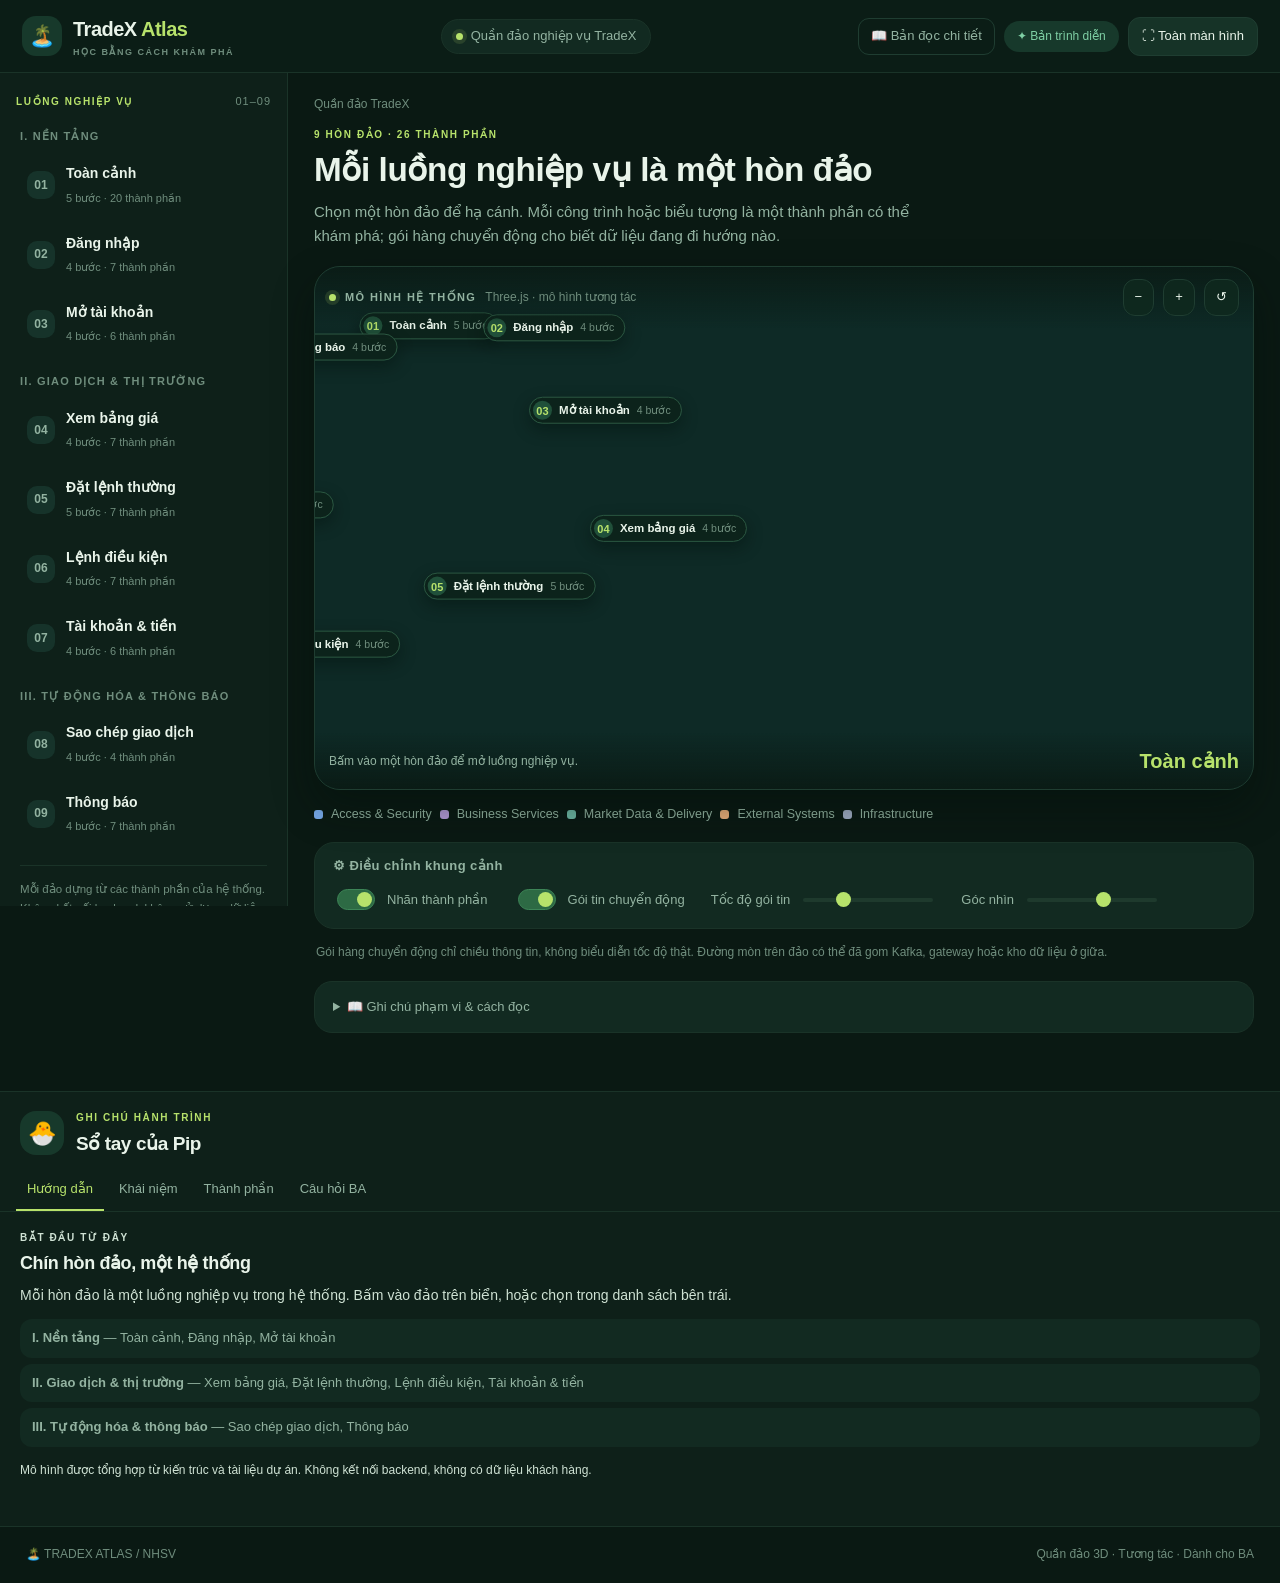
==== index.html @ 6ee595c9 "Remove internal source paths from public Atlas" ====
<!doctype html>
<html lang="vi">
<head>
<meta charset="utf-8"><meta name="viewport" content="width=device-width,initial-scale=1">
<meta name="description" content="Quần đảo TradeX: mỗi luồng nghiệp vụ là một hòn đảo 3D tương tác dành cho BA.">
<meta http-equiv="Content-Security-Policy" content="default-src 'self' data: blob:; script-src 'self'; style-src 'self' 'unsafe-inline'; connect-src 'none'; img-src 'self' data:; font-src 'self'; object-src 'none'; base-uri 'self'">
<title>TradeX Atlas · Quần đảo hệ thống</title><link rel="stylesheet" href="style.css?v=20260917-4">
</head>
<body>
<header>
  <a class="brand" href="index.html"><span class="brand-icon" aria-hidden="true">🏝️</span><span>TradeX <strong>Atlas</strong><small>HỌC BẰNG CÁCH KHÁM PHÁ</small></span></a>
  <span class="page-chip"><span class="live-dot"></span>Quần đảo nghiệp vụ TradeX</span>
  <div class="header-actions">
    <a class="ghost" href="lessons.html">📖 Bản đọc chi tiết</a>
    <span class="local-badge">✦ Bản trình diễn</span>
    <button id="fullscreen">⛶ Toàn màn hình</button>
  </div>
</header>

<div class="tour">
  <aside class="rail" aria-label="Danh sách luồng nghiệp vụ">
    <div class="rail-head"><p class="eyebrow">LUỒNG NGHIỆP VỤ</p><span>01–09</span></div>
    <div id="rail-list"></div>
    <p class="rail-note">Mỗi đảo dựng từ các thành phần của hệ thống. Không kết nối backend, không sử dụng dữ liệu khách hàng.</p>
  </aside>

  <main class="stage">
    <nav class="crumb" id="stage-breadcrumb" aria-label="Vị trí hiện tại"></nav>
    <p class="eyebrow" id="stage-eyebrow"></p>
    <h1 id="stage-title"></h1>
    <p class="stage-intro" id="stage-intro"></p>

    <section class="viewport" id="viewport" aria-label="Thế giới đảo 3D">
      <div class="viewport-top">
        <div><span class="live-dot"></span><strong>MÔ HÌNH HỆ THỐNG</strong><small id="engine-status">Đang dựng quần đảo…</small></div>
        <div class="view-controls">
          <button id="back-world" hidden>↩ Về quần đảo</button>
          <button id="zoom-out" aria-label="Thu nhỏ">−</button>
          <button id="zoom-in" aria-label="Phóng to">+</button>
          <button id="reset" aria-label="Về góc nhìn ban đầu">↺</button>
        </div>
      </div>
      <div id="three-host"></div>
      <div id="flat-map" class="flat-map"></div>
      <div class="viewport-foot">
        <button id="play" class="primary" hidden>▶ Chạy hành trình</button>
        <small id="stage-hint"></small>
        <b id="stage-meta"></b>
      </div>
    </section>

    <div class="legend" id="legend"></div>

    <section class="config" aria-label="Điều chỉnh hiển thị">
      <h2>⚙ Điều chỉnh khung cảnh</h2>
      <div class="config-grid">
        <label class="switch"><input type="checkbox" id="toggle-labels" checked><span>Nhãn thành phần</span></label>
        <label class="switch"><input type="checkbox" id="toggle-parcels" checked><span>Gói tin chuyển động</span></label>
        <label class="slider">Tốc độ gói tin<input type="range" id="speed" min="0.2" max="3" step="0.1" value="1"></label>
        <label class="slider">Góc nhìn<input type="range" id="tilt" min="12" max="72" step="1" value="48"></label>
      </div>
    </section>

    <p class="map-caption">Gói hàng chuyển động chỉ chiều thông tin, không biểu diễn tốc độ thật. Đường mòn trên đảo có thể đã gom Kafka, gateway hoặc kho dữ liệu ở giữa.</p>

    <details class="sources">
      <summary>📖 Ghi chú phạm vi &amp; cách đọc</summary>
      <div class="source-grid">
        <div><h3>Mô hình để học nghiệp vụ</h3><p>Mỗi hòn đảo gom các thành phần tham gia một luồng. Đường mòn biểu diễn quan hệ nghiệp vụ; một số đường đã gom bước trung gian.</p><p>Trình tự các bước là cách diễn giải để học, không phải tên trạng thái chính xác trong cơ sở dữ liệu.</p></div>
        <div><h3>Bám theo kiến trúc hệ thống</h3><p>15 service nội bộ, 2 tác nhân, 4 nhóm đối tác và 5 thành phần hỗ trợ. Kafka, Redis, MongoDB, kho quan hệ và thư viện dùng chung là thành phần hỗ trợ.</p><p>Mô hình dùng để đào tạo, không đại diện cho cấu hình production đang chạy.</p></div>
        <div><h3>Bản mô phỏng an toàn</h3><p>Trang không gọi API nghiệp vụ thật và không sử dụng dữ liệu khách hàng.</p><p>Thiết bị không hỗ trợ WebGL sẽ thấy danh sách 2D với cùng nội dung.</p></div>
      </div>
    </details>
  </main>

  <aside class="notes" aria-label="Ghi chú hành trình">
    <div class="notes-head">
      <span class="notes-avatar" aria-hidden="true">🐣</span>
      <div><p class="eyebrow">GHI CHÚ HÀNH TRÌNH</p><h2>Sổ tay của Pip</h2></div>
    </div>
    <div class="note-tabs" id="note-tabs" role="tablist" aria-label="Nội dung ghi chú"></div>
    <div class="note-body" id="note-body" role="tabpanel" tabindex="0" aria-live="polite"></div>
  </aside>
</div>

<footer><span>🏝️ TRADEX ATLAS / NHSV</span><span>Quần đảo 3D · Tương tác · Dành cho BA</span></footer>
<noscript><p class="no-script">Cần bật JavaScript để xem quần đảo 3D. Có hướng dẫn trong README.md đi kèm.</p></noscript>
<script src="atlas.bundle.js?v=20260917-4"></script>
</body></html>
---- style.css ----
@charset "UTF-8";
/* TradeX Atlas — forest-island theme. Dark canvas, cute pastel props, one accent. */
:root{
 color-scheme:dark;
 --bg:#0a1913;--bg-soft:#0e2019;--panel:#122a21;--panel-2:#163327;--sea:#0e2a26;
 --line:#1f3d31;--line-soft:#1a3328;--text:#e9f4ea;--muted:#93b3a1;--dim:#6f8d7d;
 --accent:#b7e26b;--accent-ink:#14240f;--mint:#7fd0a5;--sky:#77b6e8;--warm:#f3c46f;--berry:#ef9bb4;
 --radius:18px;--shadow:0 18px 40px #02100a66;--rail:288px;--notes:372px;
}
*{box-sizing:border-box}
html,body{min-height:100%}
body{margin:0;background:var(--bg);color:var(--text);font:15px/1.6 ui-rounded,"SF Pro Rounded",-apple-system,BlinkMacSystemFont,"Segoe UI",sans-serif}
h1,h2,h3,h4{margin:0 0 10px;letter-spacing:-.4px;line-height:1.25}
h1{font-size:clamp(26px,2.6vw,38px);font-weight:700}
p{margin:0 0 12px}
ul,ol{margin:0 0 14px;padding-left:20px}li{margin-bottom:6px}
a{color:var(--accent);text-decoration:none}a:hover{text-decoration:underline}
code{font-family:ui-monospace,SFMono-Regular,Menlo,monospace;font-size:12px;color:var(--mint)}
small{font-size:12px}
button,input,select{font:inherit}
button{color:var(--text);background:var(--panel-2);border:1px solid var(--line);border-radius:12px;padding:8px 13px;cursor:pointer;transition:background .16s,border-color .16s,transform .16s}
button:hover:not(:disabled){background:#1d4131;border-color:#2f5c45}
button:disabled{opacity:.38;cursor:default}
button.primary{background:var(--accent);color:var(--accent-ink);border-color:transparent;font-weight:600}
button.primary:hover:not(:disabled){background:#c8ec84}
:focus-visible{outline:2px solid var(--accent);outline-offset:2px}
.eyebrow{color:var(--accent);font-size:10px;font-weight:700;letter-spacing:1.6px;margin:0 0 6px}
.tiny{font-size:12px;color:var(--dim)}
.live-dot{width:7px;height:7px;border-radius:50%;background:var(--accent);box-shadow:0 0 0 4px #b7e26b22;display:inline-block}

/* header */
header{display:flex;align-items:center;justify-content:space-between;gap:18px;padding:13px 22px;border-bottom:1px solid var(--line-soft);background:#0b1d16;position:sticky;top:0;z-index:40}
.brand{display:flex;align-items:center;gap:11px;color:var(--text);font-size:20px;font-weight:700;letter-spacing:-.5px}
.brand:hover{text-decoration:none}
.brand strong{color:var(--accent);font-weight:700}
.brand small{display:block;font-size:9px;letter-spacing:1.5px;color:var(--dim);font-weight:600}
.brand-icon{display:grid;place-items:center;width:40px;height:40px;border-radius:14px;background:#17392b;font-size:21px}
.page-chip{display:flex;align-items:center;gap:8px;font-size:13px;color:var(--muted);background:var(--panel);border:1px solid var(--line-soft);padding:6px 14px;border-radius:30px}
.header-actions{display:flex;align-items:center;gap:9px}
.header-actions .ghost{font-size:13px;color:var(--muted);border:1px solid var(--line);border-radius:11px;padding:7px 12px}
.header-actions .ghost:hover{color:var(--text);background:var(--panel);text-decoration:none}
.local-badge{font-size:12px;padding:6px 13px;border-radius:30px;background:#17392b;color:var(--mint)}
header button{font-size:13px}

/* three column tour */
.tour{display:grid;grid-template-columns:var(--rail) minmax(0,1fr) var(--notes);align-items:start;min-height:calc(100vh - 67px)}
.rail{position:sticky;top:67px;max-height:calc(100vh - 67px);overflow:auto;padding:20px 16px 26px;border-right:1px solid var(--line-soft);background:var(--bg-soft)}
.rail-head{display:flex;align-items:baseline;justify-content:space-between;margin-bottom:14px}
.rail-head span{font-size:11px;color:var(--dim);letter-spacing:1px}
.rail-chapter{margin-bottom:18px}
.rail-chapter h3{font-size:11px;letter-spacing:1.2px;color:var(--dim);text-transform:uppercase;margin:0 0 8px 4px}
.rail-item{display:flex;gap:11px;align-items:center;width:100%;text-align:left;background:none;border:1px solid transparent;border-radius:14px;padding:9px 10px;margin-bottom:3px}
.rail-item:hover{background:var(--panel)}
.rail-item[aria-current=page]{background:var(--panel-2);border-color:#2d6a44}
.rail-num{display:grid;place-items:center;width:28px;height:28px;flex:none;border-radius:10px;background:#16332a;color:var(--muted);font-size:12px;font-weight:700}
.rail-item[aria-current=page] .rail-num{background:var(--accent);color:var(--accent-ink)}
.rail-text b{display:block;font-size:14px;font-weight:600}
.rail-text small{color:var(--dim);font-size:11px}
.rail-note{font-size:11.5px;color:var(--dim);border-top:1px solid var(--line-soft);padding-top:14px;margin:18px 4px 0}

.stage{padding:22px 26px 40px;min-width:0}
.crumb{display:flex;gap:8px;align-items:center;font-size:12px;color:var(--muted);margin-bottom:12px}
.crumb span{color:var(--dim)}
.stage-intro{color:var(--muted);max-width:74ch;margin-bottom:18px}

/* viewport */
.viewport{position:relative;border:1px solid var(--line);border-radius:26px;background:var(--sea);overflow:hidden;box-shadow:var(--shadow)}
.viewport-top{position:absolute;inset:0 0 auto;z-index:8;display:flex;align-items:center;justify-content:space-between;gap:12px;padding:12px 14px;background:linear-gradient(#0a1913cc,#0a191300);pointer-events:none}
.viewport-top>div{display:flex;align-items:center;gap:9px;font-size:11px;letter-spacing:1.2px;color:var(--muted)}
.viewport-top strong{font-size:11px;letter-spacing:1.4px}
.viewport-top small{letter-spacing:0;color:var(--dim);text-transform:none}
.view-controls{display:flex;gap:6px;pointer-events:auto}
.view-controls button{background:#0f2a1fcc;backdrop-filter:blur(6px);font-size:13px;padding:7px 11px}
#three-host{position:relative;width:100%;height:clamp(430px,58vh,680px)}
#three-host canvas{display:block;width:100%;height:100%;cursor:grab}
#three-host canvas:active{cursor:grabbing}
.viewport.flat #three-host{display:none}
.viewport-foot{position:absolute;inset:auto 0 0;z-index:8;display:flex;align-items:center;gap:14px;padding:12px 14px;background:linear-gradient(#0a191300,#0a1913dd)}
.viewport-foot small{color:var(--muted);flex:1}
.viewport-foot b{font-size:20px;font-weight:700;color:var(--accent);font-variant-numeric:tabular-nums}

/* floating map pins */
.pin-layer{position:absolute;inset:0;pointer-events:none;z-index:6}
.pin-layer.hidden{display:none}
.pin[hidden]{display:none}
.pin{position:absolute;top:0;left:0;pointer-events:auto;display:flex;align-items:center;gap:7px;background:#0d241bef;border:1px solid #2b5741;border-radius:30px;padding:3px 10px 3px 3px;font-size:11.5px;line-height:1.3;white-space:nowrap;box-shadow:0 6px 16px #02100a66;transition:opacity .18s,transform .12s}
.pin:hover{background:#17402e;border-color:var(--accent)}
.pin i{display:grid;place-items:center;width:19px;height:19px;border-radius:50%;background:#20503a;color:var(--accent);font-style:normal;font-size:11px;font-weight:700}
.pin span{font-weight:600}
.pin small{color:var(--dim);font-size:10.5px}
.pin.dim{opacity:.62;padding:3px}
.pin.dim span,.pin.dim small{display:none}
.pin.dim:hover{opacity:1;padding:3px 10px 3px 3px}
.pin.dim:hover span{display:inline}
.pin.link{padding:2px 10px 2px 3px;font-size:11.5px;background:#16402bf2;border-color:var(--accent);color:#e6f7c9}
.pin.link i{width:17px;height:17px;font-size:11px;background:var(--accent);color:var(--accent-ink)}
.pin.link span{font-weight:500}
.pin.active i{background:var(--accent);color:var(--accent-ink)}
.pin.selected{border-color:var(--accent);background:#1d4a33;box-shadow:0 0 0 3px #b7e26b33}

/* legend + config */
.legend{display:flex;flex-wrap:wrap;gap:8px;margin:14px 0 18px}
.legend-chip{display:flex;align-items:center;gap:8px;border-radius:30px;padding:5px 13px 5px 5px;font-size:12.5px;background:var(--panel);border-color:var(--line-soft);opacity:.5}
.legend-chip i{display:grid;place-items:center;width:20px;height:20px;border-radius:50%;background:var(--tint,#2b5741);color:#0b1d16;font-style:normal;font-size:11px;font-weight:700}
.legend-chip.on{opacity:1}
.legend-chip.selected{border-color:var(--accent);box-shadow:0 0 0 2px #b7e26b2e}
.legend-group{display:flex;align-items:center;gap:8px;font-size:12.5px;color:var(--muted)}
.legend-group::before{content:"";width:9px;height:9px;border-radius:3px;background:var(--tint)}
.config{border:1px solid var(--line-soft);border-radius:20px;padding:15px 18px;background:var(--panel)}
.config h2{font-size:13px;letter-spacing:.4px;color:var(--muted);margin-bottom:12px}
.config-grid{display:flex;flex-wrap:wrap;gap:12px 26px;align-items:center}
.switch{display:flex;align-items:center;gap:9px;font-size:13px;color:var(--muted);cursor:pointer}
.switch input{appearance:none;width:38px;height:21px;border-radius:30px;background:#1e3a2d;border:1px solid var(--line);position:relative;cursor:pointer;transition:background .18s}
.switch input::after{content:"";position:absolute;top:2px;left:2px;width:15px;height:15px;border-radius:50%;background:var(--dim);transition:transform .18s,background .18s}
.switch input:checked{background:#2d6a44;border-color:#3d8557}
.switch input:checked::after{transform:translateX(17px);background:var(--accent)}
.slider{display:flex;align-items:center;gap:11px;font-size:13px;color:var(--muted)}
input[type=range]{appearance:none;width:130px;height:4px;border-radius:4px;background:#1e3a2d}
input[type=range]::-webkit-slider-thumb{appearance:none;width:15px;height:15px;border-radius:50%;background:var(--accent);cursor:pointer}
input[type=range]::-moz-range-thumb{width:15px;height:15px;border:0;border-radius:50%;background:var(--accent);cursor:pointer}
.map-caption{font-size:12px;color:var(--dim);margin:14px 2px 18px}

/* 2D fallback */
.flat-map{display:none;gap:10px;flex-wrap:wrap;padding:22px}
.viewport.flat .flat-map{display:flex}
.flat-card{display:flex;flex-direction:column;align-items:flex-start;gap:2px;width:210px;text-align:left;border-radius:16px;padding:12px 14px;background:var(--panel);opacity:.55}
.flat-card.on{opacity:1;border-color:var(--tint,var(--accent))}
.flat-card i{font-style:normal;font-size:11px;font-weight:700;color:var(--accent)}
.flat-card b{font-size:14px}
.flat-card small{color:var(--dim)}

/* notes panel */
.notes{position:sticky;top:67px;max-height:calc(100vh - 67px);display:flex;flex-direction:column;border-left:1px solid var(--line-soft);background:var(--bg-soft)}
.notes-head{display:flex;align-items:center;gap:12px;padding:18px 20px 14px}
.notes-avatar{display:grid;place-items:center;width:44px;height:44px;border-radius:16px;background:#17392b;font-size:23px}
.notes-head h2{font-size:19px;margin:0}
.note-tabs{display:flex;gap:4px;padding:0 16px;border-bottom:1px solid var(--line-soft)}
.note-tabs button{background:none;border:0;border-bottom:2px solid transparent;border-radius:0;color:var(--muted);font-size:13px;padding:9px 11px}
.note-tabs button[aria-selected=true]{color:var(--accent);border-bottom-color:var(--accent)}
.note-body{overflow:auto;padding:18px 20px 34px;font-size:14px}
.note-body h3{font-size:18px}
.note-body h4{font-size:12px;letter-spacing:1px;text-transform:uppercase;color:var(--dim);margin:18px 0 7px}
.note-body p{color:#cfe2d4}
.note-block h3{margin-top:4px}
.note-list{list-style:none;padding:0}
.note-list li{padding:9px 12px;border-radius:12px;background:var(--panel);font-size:13px;color:var(--muted)}
.note-steps{display:flex;align-items:center;gap:6px;margin-bottom:16px;flex-wrap:wrap}
.note-step{width:32px;padding:5px 0;text-align:center;font-size:12px;font-weight:700;border-radius:9px;background:var(--panel);color:var(--dim)}
.note-step.on{background:var(--accent);color:var(--accent-ink);border-color:transparent}
.note-steps-label{font-size:11px;color:var(--dim);margin-left:auto;letter-spacing:.6px}
.your-turn{border:1px solid #2f5c45;background:#132f23;border-radius:16px;padding:13px 15px;margin:16px 0}
.your-turn span{display:block;font-size:10px;letter-spacing:1.4px;color:var(--accent);font-weight:700;margin-bottom:6px}
.your-turn p{margin:0;color:#dff0e2}
.takeaway{border-top:1px solid var(--line-soft);margin-top:20px;padding-top:14px}
.takeaway span{display:block;font-size:10px;letter-spacing:1.4px;color:var(--mint);font-weight:700;margin-bottom:6px}
.takeaway p{margin:0;font-size:13px;color:var(--muted)}
.note-actions{display:flex;align-items:center;gap:10px;margin:16px 0}
.note-actions span{font-size:12px;color:var(--dim);margin-left:auto}
.note-actions button{font-size:13px}
.inspect-head{display:flex;gap:12px;align-items:flex-start;margin-bottom:14px}
.inspect-icon{display:grid;place-items:center;width:44px;height:44px;flex:none;border-radius:15px;background:var(--panel-2);color:var(--tint,var(--accent));font-size:21px;border:1px solid var(--line)}
.inspect-head small{font-size:10px;letter-spacing:1.3px;color:var(--dim);text-transform:uppercase}
.inspect-head h3{margin:2px 0 3px}
.boundary{border-left:2px solid var(--warm);padding-left:12px;color:var(--muted)!important;font-size:13px}
.relation{display:block;width:100%;text-align:left;margin-bottom:7px;padding:9px 12px;border-radius:13px;background:var(--panel)}
.relation b{display:block;font-size:13px;font-weight:600}
.relation small{color:var(--dim)}
.term{border:1px solid var(--line-soft);border-radius:14px;background:var(--panel);padding:10px 13px;margin-bottom:8px}
.term[open]{border-color:#2d6a44}
.term summary{cursor:pointer;list-style:none;display:flex;flex-direction:column;gap:3px}
.term summary::-webkit-details-marker{display:none}
.term summary b{font-size:14.5px;font-weight:600;color:var(--text)}
.term summary code{font-size:11.5px;color:var(--accent);background:#16332a;border-radius:6px;padding:1px 7px;align-self:flex-start}
.term summary span{font-size:13px;color:var(--muted)}
.term[open] summary span{color:var(--text)}
.term p{font-size:13px;margin:10px 0 8px}
.term p code{background:#16332a;border-radius:5px;padding:1px 5px;color:var(--mint)}
.check-list{list-style:none;padding:0;counter-reset:check}
.check-list li{counter-increment:check}
.check-list button{display:block;width:100%;text-align:left;padding:10px 13px;border-radius:13px;background:var(--panel);margin-bottom:7px}
.check-list b{display:block;font-size:13px}
.check-list b::before{content:counter(check) ". ";color:var(--accent)}
.check-list small{color:var(--dim)}
.partner-logo-card{display:grid;place-items:center;min-height:90px;margin:4px 0 14px;padding:14px;border:1px solid var(--line);border-radius:16px;background:#f7faf8}
.partner-logo-card img{display:block;max-width:100%;max-height:112px;object-fit:contain}

/* shared blocks */
.sources{border:1px solid var(--line-soft);border-radius:18px;background:var(--panel);padding:2px 18px;margin-bottom:18px}
.sources summary{cursor:pointer;padding:13px 0;font-size:13px;color:var(--muted)}
.source-grid{display:grid;grid-template-columns:repeat(auto-fit,minmax(230px,1fr));gap:20px;padding:6px 0 18px}
.source-grid h3{font-size:13px;color:var(--accent)}
.source-grid p{font-size:12.5px;color:var(--dim)}
footer{display:flex;justify-content:space-between;gap:16px;flex-wrap:wrap;padding:18px 26px;border-top:1px solid var(--line-soft);color:var(--dim);font-size:12px}
.no-script{padding:26px;color:var(--warm)}

/* lesson reader (lessons.html) */
.page-nav{display:flex;gap:6px;padding:10px 22px;border-bottom:1px solid var(--line-soft);background:var(--bg-soft)}
.page-nav a{font-size:13px;color:var(--muted);padding:6px 13px;border-radius:11px}
.page-nav a[aria-current=page]{background:var(--panel-2);color:var(--accent)}
.learning-layout{display:grid;grid-template-columns:270px minmax(0,1fr);gap:0;align-items:start}
.lesson-sidebar{position:sticky;top:67px;max-height:calc(100vh - 67px);overflow:auto;padding:22px 18px;border-right:1px solid var(--line-soft);background:var(--bg-soft)}
.lesson-sidebar h2{font-size:20px}
.sidebar-description,.sidebar-note{font-size:12px;color:var(--dim)}
.sidebar-note{border-top:1px solid var(--line-soft);padding-top:13px;margin-top:16px}
#lesson-nav{display:flex;flex-direction:column;gap:3px;margin:14px 0}
#lesson-nav a{display:flex;gap:10px;align-items:center;font-size:13.5px;color:var(--text);padding:8px 10px;border-radius:12px}
#lesson-nav a:hover{background:var(--panel);text-decoration:none}
#lesson-nav a[aria-current=page]{background:var(--panel-2);color:var(--accent)}
#lesson-nav span{font-size:11px;color:var(--dim);font-weight:700}
.lesson-main{padding:24px 28px 40px;max-width:1000px}
.lesson-breadcrumb{font-size:12px;color:var(--dim);margin-bottom:10px}
.lesson-intro{color:var(--muted);margin-bottom:18px}
.learning-goal{border:1px solid var(--line);border-radius:18px;background:var(--panel);padding:14px 17px;margin-bottom:22px}
.learning-goal strong{display:block;font-size:10px;letter-spacing:1.4px;color:var(--accent);margin-bottom:6px}
.learning-goal p{margin:0;color:var(--muted)}
.lesson-section-heading{display:flex;align-items:baseline;justify-content:space-between;gap:14px;margin-bottom:10px}
.lesson-section-heading h2{font-size:19px;margin:0}
.lesson-section-heading span{font-size:12px;color:var(--dim)}
.lesson-simulator{border:1px solid var(--line);border-radius:22px;background:var(--panel);padding:14px;margin-bottom:22px}
.sim-toolbar{display:flex;justify-content:space-between;align-items:center;gap:14px;margin-bottom:12px}
.sim-toolbar small{display:block;color:var(--dim);font-size:11.5px}
.play-controls{display:flex;gap:7px}
.lesson-diagram{overflow:auto;padding:6px 0}
.lesson-diagram svg{width:100%;height:auto}
.lesson-diagram text{fill:var(--text);font-size:13px;font-family:inherit}
.lesson-node rect{fill:var(--panel-2)}
.lesson-node.inactive{opacity:.4}
.lesson-node:hover rect{fill:#1d4131}
.lesson-edge{stroke:var(--accent);stroke-width:2.2;fill:none}
.diagram-note{font-size:11.5px;color:var(--dim)}
.lesson-step-tabs{display:flex;flex-wrap:wrap;gap:7px;margin-top:10px}
.lesson-step-tabs button{display:flex;gap:8px;align-items:center;font-size:12.5px;padding:7px 12px;border-radius:12px}
.lesson-step-tabs button span{color:var(--accent);font-weight:700}
.lesson-step-tabs button[aria-current=step]{background:var(--panel-2);border-color:#2d6a44}
.lesson-explanation{display:flex;gap:16px;border:1px solid var(--line-soft);border-radius:20px;background:var(--panel);padding:18px;margin-bottom:20px}
.lesson-explanation>span{font-size:30px;font-weight:700;color:#23503b;line-height:1}
.ba-note{border-left:2px solid var(--warm);padding-left:13px;margin-top:12px}
.ba-note span{font-size:10px;letter-spacing:1.4px;color:var(--warm);font-weight:700}
.ba-note p{margin:4px 0 0;color:var(--muted)}
.lesson-component,.lesson-keypoints{border:1px solid var(--line-soft);border-radius:20px;background:var(--panel);padding:18px;margin-bottom:20px}
.lesson-component ul{color:var(--muted);font-size:13.5px}
.lesson-link{display:inline-block;font-weight:600}
.lesson-pagination{display:flex;justify-content:space-between;gap:14px;margin-top:22px}
.lesson-pagination a{font-size:13px;color:var(--muted)}

/* market lesson — domain data components, deliberately separate from service nodes */
.market-map{display:grid;gap:12px;min-width:760px;padding:2px}
.market-lane{border:1px solid var(--line-soft);border-radius:18px;background:#0e211a;padding:12px}
.market-lane>header{position:static;display:flex;align-items:center;justify-content:space-between;padding:0 0 10px;border:0;background:none}
.market-lane>header strong{display:block;font-size:13px;color:var(--text)}
.market-lane>header small{display:block;font-size:10.5px;color:var(--dim);font-weight:400}
.market-lane>header>span{display:grid;place-items:center;width:25px;height:25px;border-radius:9px;background:#1b3b2e;color:var(--accent);font-size:11px;font-weight:700}
.market-card-grid{display:grid;grid-template-columns:repeat(5,minmax(132px,1fr));gap:8px}
.market-lane:nth-child(2) .market-card-grid{grid-template-columns:repeat(4,minmax(150px,1fr))}
.market-lane:nth-child(3) .market-card-grid{grid-template-columns:repeat(4,minmax(150px,1fr))}
.market-term-card{display:flex;align-items:center;gap:9px;min-height:64px;text-align:left;padding:8px 10px;border-radius:15px;background:#163027}
.market-term-card.active{opacity:1;border-color:#b7e26b;box-shadow:0 0 0 2px #b7e26b18,0 8px 24px #020f0966;transform:translateY(-1px)}
.market-term-card.inactive{opacity:.43;filter:saturate(.55)}
.market-term-card:hover{opacity:1;filter:none}
.market-term-icon{display:grid;place-items:center;width:38px;height:38px;flex:none;border-radius:13px;background:#f1f7de;color:#14240f;font-size:20px;box-shadow:inset 0 -2px 0 #bdd189}
.market-term-card:nth-child(3n+2) .market-term-icon{background:#e1f2ff;box-shadow:inset 0 -2px 0 #a8cde5}
.market-term-card:nth-child(3n) .market-term-icon{background:#ffe8ef;box-shadow:inset 0 -2px 0 #e9b6c7}
.market-term-card strong{display:block;font-size:12px;line-height:1.25}
.market-term-card small{display:block;margin-top:3px;color:var(--muted);font-size:10px;line-height:1.25}
.market-relations{display:flex;align-items:center;flex-wrap:wrap;gap:7px;border:1px dashed #2b5943;border-radius:16px;background:#11281f;padding:11px}
.market-relations>.eyebrow{width:100%;margin-bottom:1px}
.market-relation{display:flex;align-items:center;gap:7px;border-radius:30px;background:#18372a;padding:5px 9px;font-size:11px}
.market-relation span{font-weight:600}
.market-relation b{color:var(--accent)}
.market-relation small{border-left:1px solid #315743;padding-left:7px;color:var(--muted)}
.market-component-head{display:flex;align-items:center;gap:13px;margin-bottom:10px}
.market-component-head h3{margin:0;font-size:23px}
.market-component-icon{display:grid;place-items:center;width:58px;height:58px;flex:none;border-radius:19px;background:#f1f7de;color:#14240f;font-size:29px;box-shadow:inset 0 -3px 0 #bdd189}
.market-business-name{margin:2px 0 0;color:var(--mint);font-weight:600}
.system-names{display:flex;flex-wrap:wrap;gap:7px;margin:13px 0}
.system-name{display:flex;align-items:center;gap:7px;max-width:100%;border:1px solid #2a513f;border-radius:10px;background:#0d221a;padding:6px 9px}
.system-name small{color:var(--dim);font-size:9px;letter-spacing:.7px;text-transform:uppercase}
.system-name code{overflow-wrap:anywhere;color:#c8ec84}
.market-reference{border:1px solid var(--line-soft);border-radius:22px;background:var(--panel);padding:18px;margin-bottom:20px}
.market-reference[hidden]{display:none}
.market-reference-head{display:flex;justify-content:space-between;align-items:flex-start;gap:18px;margin-bottom:15px}
.market-reference-head p{color:var(--muted);margin-bottom:0}
.market-count{display:grid;place-items:center;width:52px;height:52px;flex:none;border-radius:18px;background:#e1f2ff;color:#163247;font-size:22px;font-weight:800;box-shadow:inset 0 -3px 0 #a8cde5}
.pipeline-context{border:1px solid #315642;border-radius:17px;background:#10271e;padding:13px;margin-bottom:16px}
.pipeline-context .pipeline-ingest,.pipeline-context .pipeline-branches>div>div{display:flex;align-items:center;flex-wrap:wrap;gap:7px;margin:7px 0}
.pipeline-context .pipeline-ingest span,.pipeline-context .pipeline-branches span{border-radius:10px;background:#1a392c;padding:5px 8px;font:600 10.5px/1.2 ui-monospace,SFMono-Regular,Menlo,monospace;color:var(--mint)}
.pipeline-context b{color:var(--accent)}
.pipeline-branches{display:grid;grid-template-columns:1fr 1fr;gap:8px;margin:10px 0}
.pipeline-branches>div{border-left:2px solid #315642;padding:7px 10px;background:#0d2119;border-radius:0 12px 12px 0}
.pipeline-branches em{font-size:9px;font-style:normal;font-weight:700;letter-spacing:1px;color:var(--warm)}
.pipeline-context>small{display:block;color:var(--dim);line-height:1.5}
.market-table-wrap{overflow:auto;border:1px solid var(--line-soft);border-radius:16px}
.market-table{width:100%;min-width:900px;border-collapse:collapse;font-size:12px;line-height:1.45}
.market-table th{position:sticky;top:0;z-index:1;text-align:left;background:#19382b;color:var(--muted);padding:10px;border-bottom:1px solid #315642;font-size:10px;letter-spacing:.5px;text-transform:uppercase}
.market-table td{vertical-align:top;padding:10px;border-bottom:1px solid var(--line-soft);color:var(--muted)}
.market-table tbody tr:last-child td{border-bottom:0}
.market-table tbody tr:hover{background:#173127}
.market-table td:nth-child(1){width:18%}.market-table td:nth-child(2){width:18%;color:var(--text);font-weight:600}.market-table td:nth-child(3){width:35%}.market-table td:nth-child(4){width:29%}
.market-table td>button{display:flex;align-items:center;gap:8px;border:0;background:none;padding:0;color:var(--text);text-align:left}
.market-table td>button:hover{background:none;color:var(--accent)}
.market-table td>button span{font-size:18px}
.system-names.compact{display:grid;margin:0}
.system-names.compact .system-name{display:grid;grid-template-columns:auto minmax(0,1fr);padding:4px 7px}
.system-names.compact code{font-size:10px}

@media (max-width:1400px){
 .tour{grid-template-columns:var(--rail) minmax(0,1fr)}
 .notes{position:static;max-height:none;grid-column:1/-1;border-left:0;border-top:1px solid var(--line-soft)}
 .note-body{max-height:none}
}
@media (max-width:1000px){
 .tour{grid-template-columns:1fr}
 .rail{position:static;max-height:none;border-right:0;border-bottom:1px solid var(--line-soft)}
 .rail-chapter{display:flex;flex-wrap:wrap;gap:6px}
 .rail-chapter h3{width:100%}
 .rail-item{width:auto}
 .learning-layout{grid-template-columns:1fr}
 .lesson-sidebar{position:static;max-height:none;border-right:0;border-bottom:1px solid var(--line-soft)}
 .stage,.lesson-main{padding:18px 16px 32px}
 header{flex-wrap:wrap;gap:10px}
 .page-chip{order:3;width:100%;justify-content:center}
}
@media (max-width:640px){
 .sim-toolbar{align-items:flex-start;flex-direction:column}
 .play-controls{width:100%}.play-controls button{flex:1}
 .lesson-explanation{align-items:flex-start}
 .market-reference{padding:14px}
 .market-reference-head{align-items:center}
 .pipeline-branches{grid-template-columns:1fr}
}
@media (prefers-reduced-motion:reduce){*{animation:none!important;transition:none!important}}
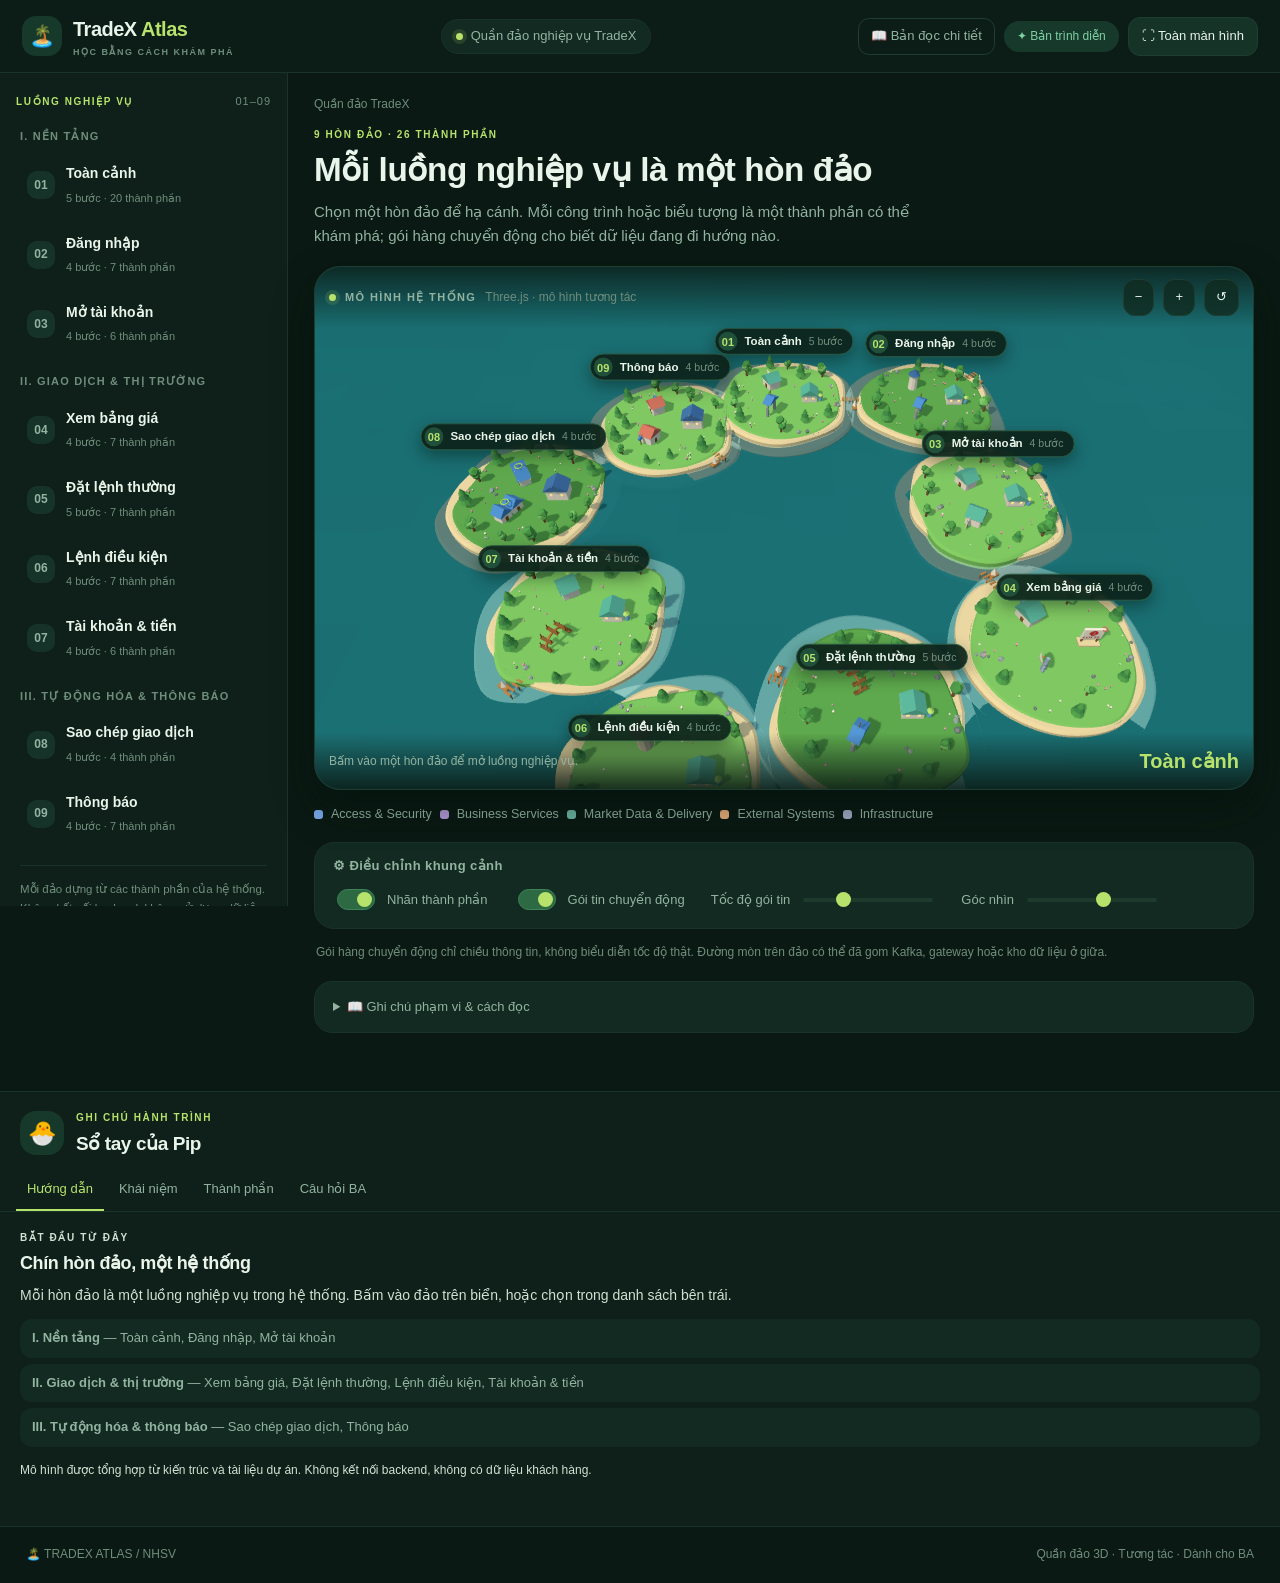
==== commit 7a5fd9db: "Strip remaining internal paths from Atlas bundle" ====
--- a/index.html
+++ b/index.html
@@ -4,7 +4,7 @@
 <meta charset="utf-8"><meta name="viewport" content="width=device-width,initial-scale=1">
 <meta name="description" content="Quần đảo TradeX: mỗi luồng nghiệp vụ là một hòn đảo 3D tương tác dành cho BA.">
 <meta http-equiv="Content-Security-Policy" content="default-src 'self' data: blob:; script-src 'self'; style-src 'self' 'unsafe-inline'; connect-src 'none'; img-src 'self' data:; font-src 'self'; object-src 'none'; base-uri 'self'">
-<title>TradeX Atlas · Quần đảo hệ thống</title><link rel="stylesheet" href="style.css?v=20260917-4">
+<title>TradeX Atlas · Quần đảo hệ thống</title><link rel="stylesheet" href="style.css?v=20260917-5">
 </head>
 <body>
 <header>
@@ -85,5 +85,5 @@
 
 <footer><span>🏝️ TRADEX ATLAS / NHSV</span><span>Quần đảo 3D · Tương tác · Dành cho BA</span></footer>
 <noscript><p class="no-script">Cần bật JavaScript để xem quần đảo 3D. Có hướng dẫn trong README.md đi kèm.</p></noscript>
-<script src="atlas.bundle.js?v=20260917-4"></script>
+<script src="atlas.bundle.js?v=20260917-5"></script>
 </body></html>
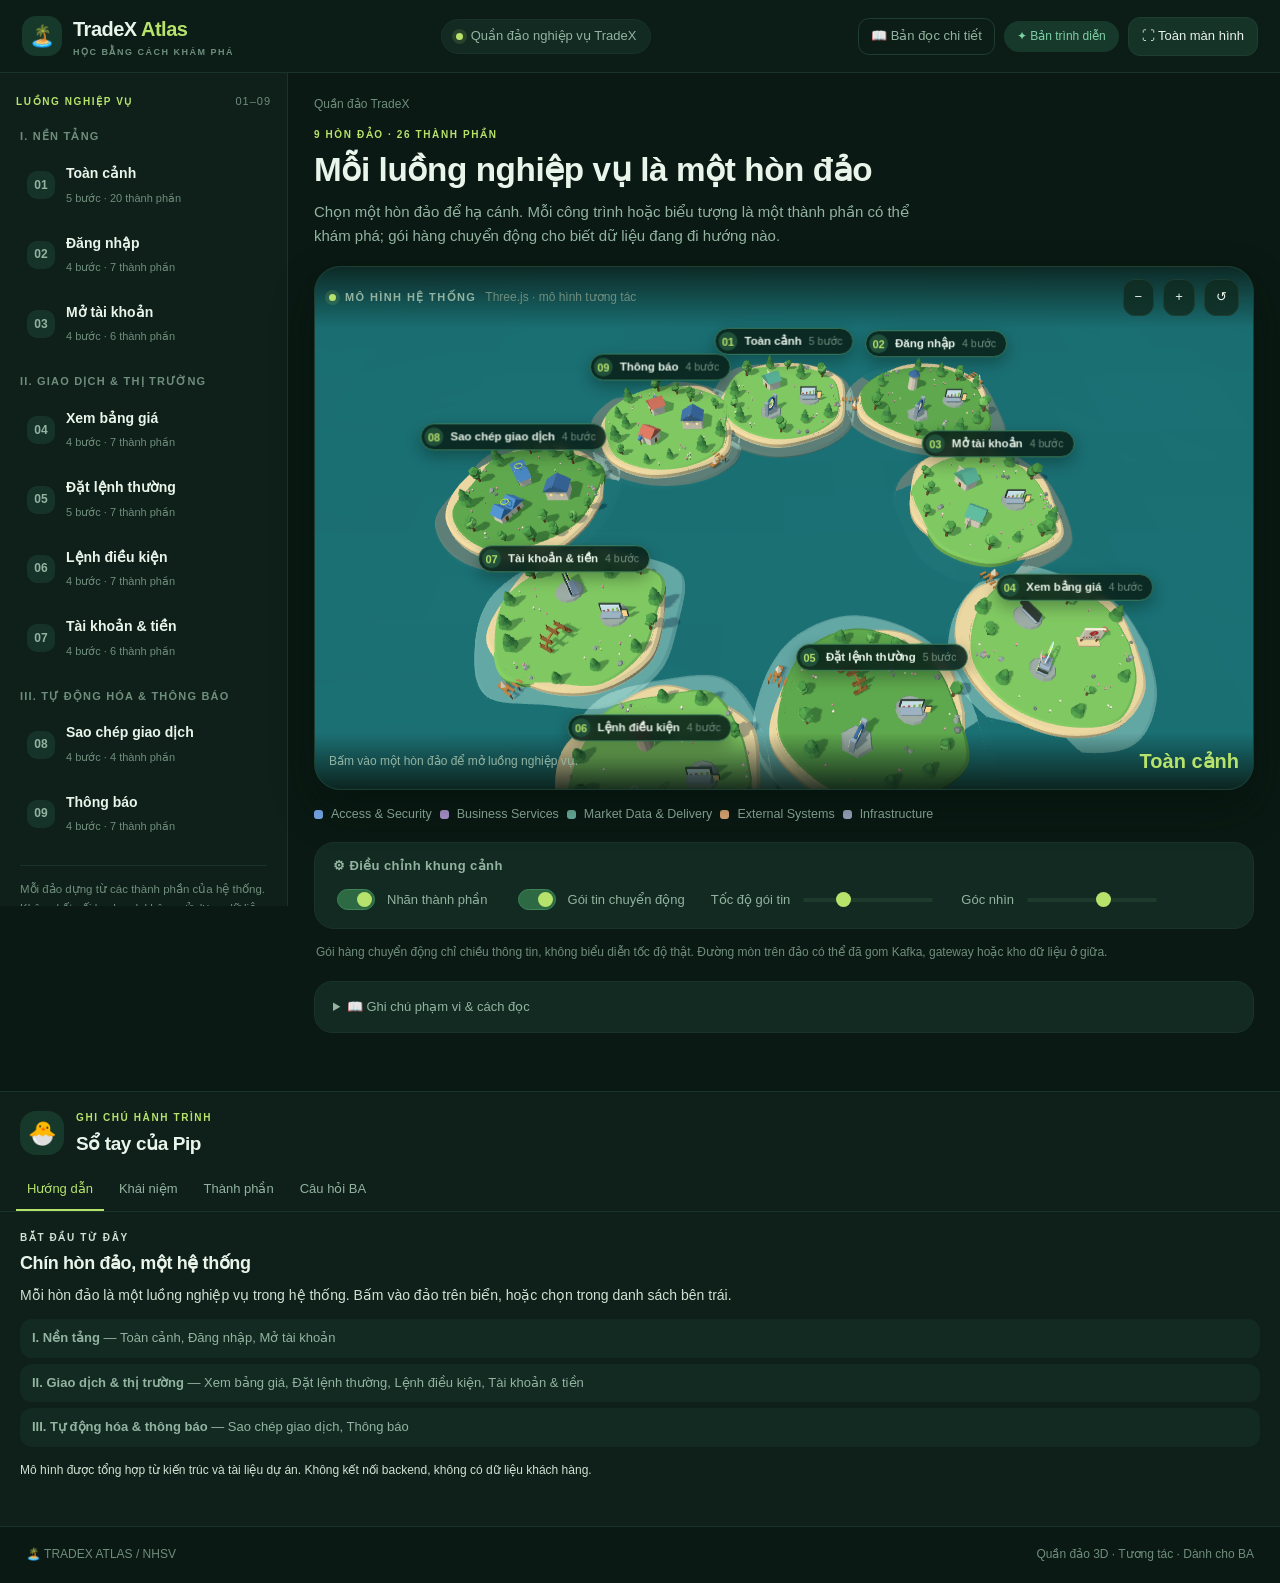
==== commit 10adf611: "Redesign service models and clear flow labels" ====
--- a/index.html
+++ b/index.html
@@ -4,7 +4,7 @@
 <meta charset="utf-8"><meta name="viewport" content="width=device-width,initial-scale=1">
 <meta name="description" content="Quần đảo TradeX: mỗi luồng nghiệp vụ là một hòn đảo 3D tương tác dành cho BA.">
 <meta http-equiv="Content-Security-Policy" content="default-src 'self' data: blob:; script-src 'self'; style-src 'self' 'unsafe-inline'; connect-src 'none'; img-src 'self' data:; font-src 'self'; object-src 'none'; base-uri 'self'">
-<title>TradeX Atlas · Quần đảo hệ thống</title><link rel="stylesheet" href="style.css?v=20260917-5">
+<title>TradeX Atlas · Quần đảo hệ thống</title><link rel="stylesheet" href="style.css?v=20260917-6">
 </head>
 <body>
 <header>
@@ -85,5 +85,5 @@
 
 <footer><span>🏝️ TRADEX ATLAS / NHSV</span><span>Quần đảo 3D · Tương tác · Dành cho BA</span></footer>
 <noscript><p class="no-script">Cần bật JavaScript để xem quần đảo 3D. Có hướng dẫn trong README.md đi kèm.</p></noscript>
-<script src="atlas.bundle.js?v=20260917-5"></script>
+<script src="atlas.bundle.js?v=20260917-6"></script>
 </body></html>
--- a/style.css
+++ b/style.css
@@ -83,7 +83,7 @@
 .pin-layer{position:absolute;inset:0;pointer-events:none;z-index:6}
 .pin-layer.hidden{display:none}
 .pin[hidden]{display:none}
-.pin{position:absolute;top:0;left:0;pointer-events:auto;display:flex;align-items:center;gap:7px;background:#0d241bef;border:1px solid #2b5741;border-radius:30px;padding:3px 10px 3px 3px;font-size:11.5px;line-height:1.3;white-space:nowrap;box-shadow:0 6px 16px #02100a66;transition:opacity .18s,transform .12s}
+.pin{position:absolute;top:0;left:0;pointer-events:auto;display:flex;align-items:center;gap:7px;background:#092019df;border:1px solid #3a7a59;border-radius:30px;padding:3px 10px 3px 3px;font-size:11.5px;line-height:1.3;white-space:nowrap;box-shadow:0 6px 16px #02100a55;backdrop-filter:blur(5px);transition:opacity .18s,transform .12s,background .18s}
 .pin:hover{background:#17402e;border-color:var(--accent)}
 .pin i{display:grid;place-items:center;width:19px;height:19px;border-radius:50%;background:#20503a;color:var(--accent);font-style:normal;font-size:11px;font-weight:700}
 .pin span{font-weight:600}
@@ -92,9 +92,12 @@
 .pin.dim span,.pin.dim small{display:none}
 .pin.dim:hover{opacity:1;padding:3px 10px 3px 3px}
 .pin.dim:hover span{display:inline}
-.pin.link{padding:2px 10px 2px 3px;font-size:11.5px;background:#16402bf2;border-color:var(--accent);color:#e6f7c9}
+.pin.node::after{content:"";position:absolute;left:17px;top:100%;width:1px;height:9px;background:linear-gradient(#65b789,transparent);pointer-events:none}
+.pin.link{padding:2px;font-size:11.5px;background:#173c2bcc;border-color:var(--accent);color:#e6f7c9}
 .pin.link i{width:17px;height:17px;font-size:11px;background:var(--accent);color:var(--accent-ink)}
-.pin.link span{font-weight:500}
+.pin.link span{display:none;font-weight:500}
+.pin.link:hover,.pin.link:focus-visible{padding:2px 10px 2px 3px;background:#16402bf2}
+.pin.link:hover span,.pin.link:focus-visible span{display:inline}
 .pin.active i{background:var(--accent);color:var(--accent-ink)}
 .pin.selected{border-color:var(--accent);background:#1d4a33;box-shadow:0 0 0 3px #b7e26b33}
 
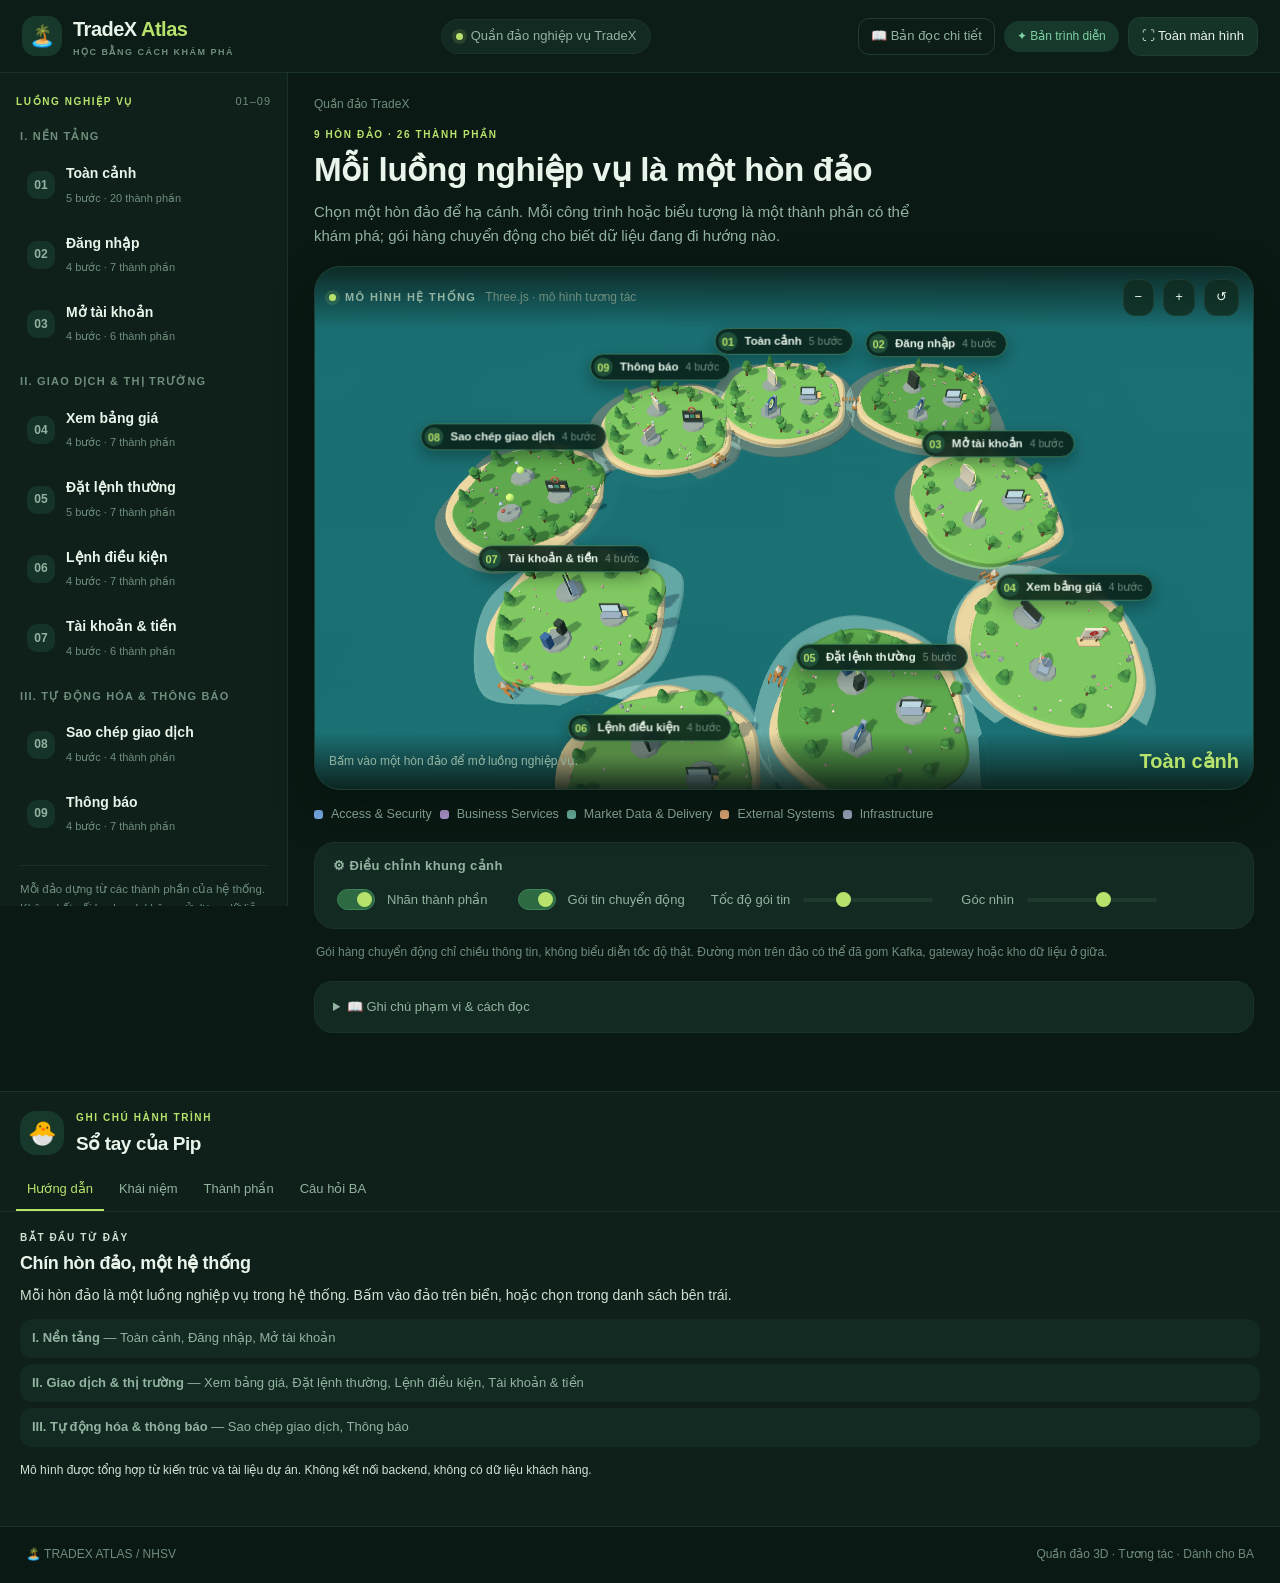
==== commit 0375ea79: "Apply simple tech models across all flows" ====
--- a/index.html
+++ b/index.html
@@ -4,7 +4,7 @@
 <meta charset="utf-8"><meta name="viewport" content="width=device-width,initial-scale=1">
 <meta name="description" content="Quần đảo TradeX: mỗi luồng nghiệp vụ là một hòn đảo 3D tương tác dành cho BA.">
 <meta http-equiv="Content-Security-Policy" content="default-src 'self' data: blob:; script-src 'self'; style-src 'self' 'unsafe-inline'; connect-src 'none'; img-src 'self' data:; font-src 'self'; object-src 'none'; base-uri 'self'">
-<title>TradeX Atlas · Quần đảo hệ thống</title><link rel="stylesheet" href="style.css?v=20260917-6">
+<title>TradeX Atlas · Quần đảo hệ thống</title><link rel="stylesheet" href="style.css?v=20260917-7">
 </head>
 <body>
 <header>
@@ -85,5 +85,5 @@
 
 <footer><span>🏝️ TRADEX ATLAS / NHSV</span><span>Quần đảo 3D · Tương tác · Dành cho BA</span></footer>
 <noscript><p class="no-script">Cần bật JavaScript để xem quần đảo 3D. Có hướng dẫn trong README.md đi kèm.</p></noscript>
-<script src="atlas.bundle.js?v=20260917-6"></script>
+<script src="atlas.bundle.js?v=20260917-7"></script>
 </body></html>
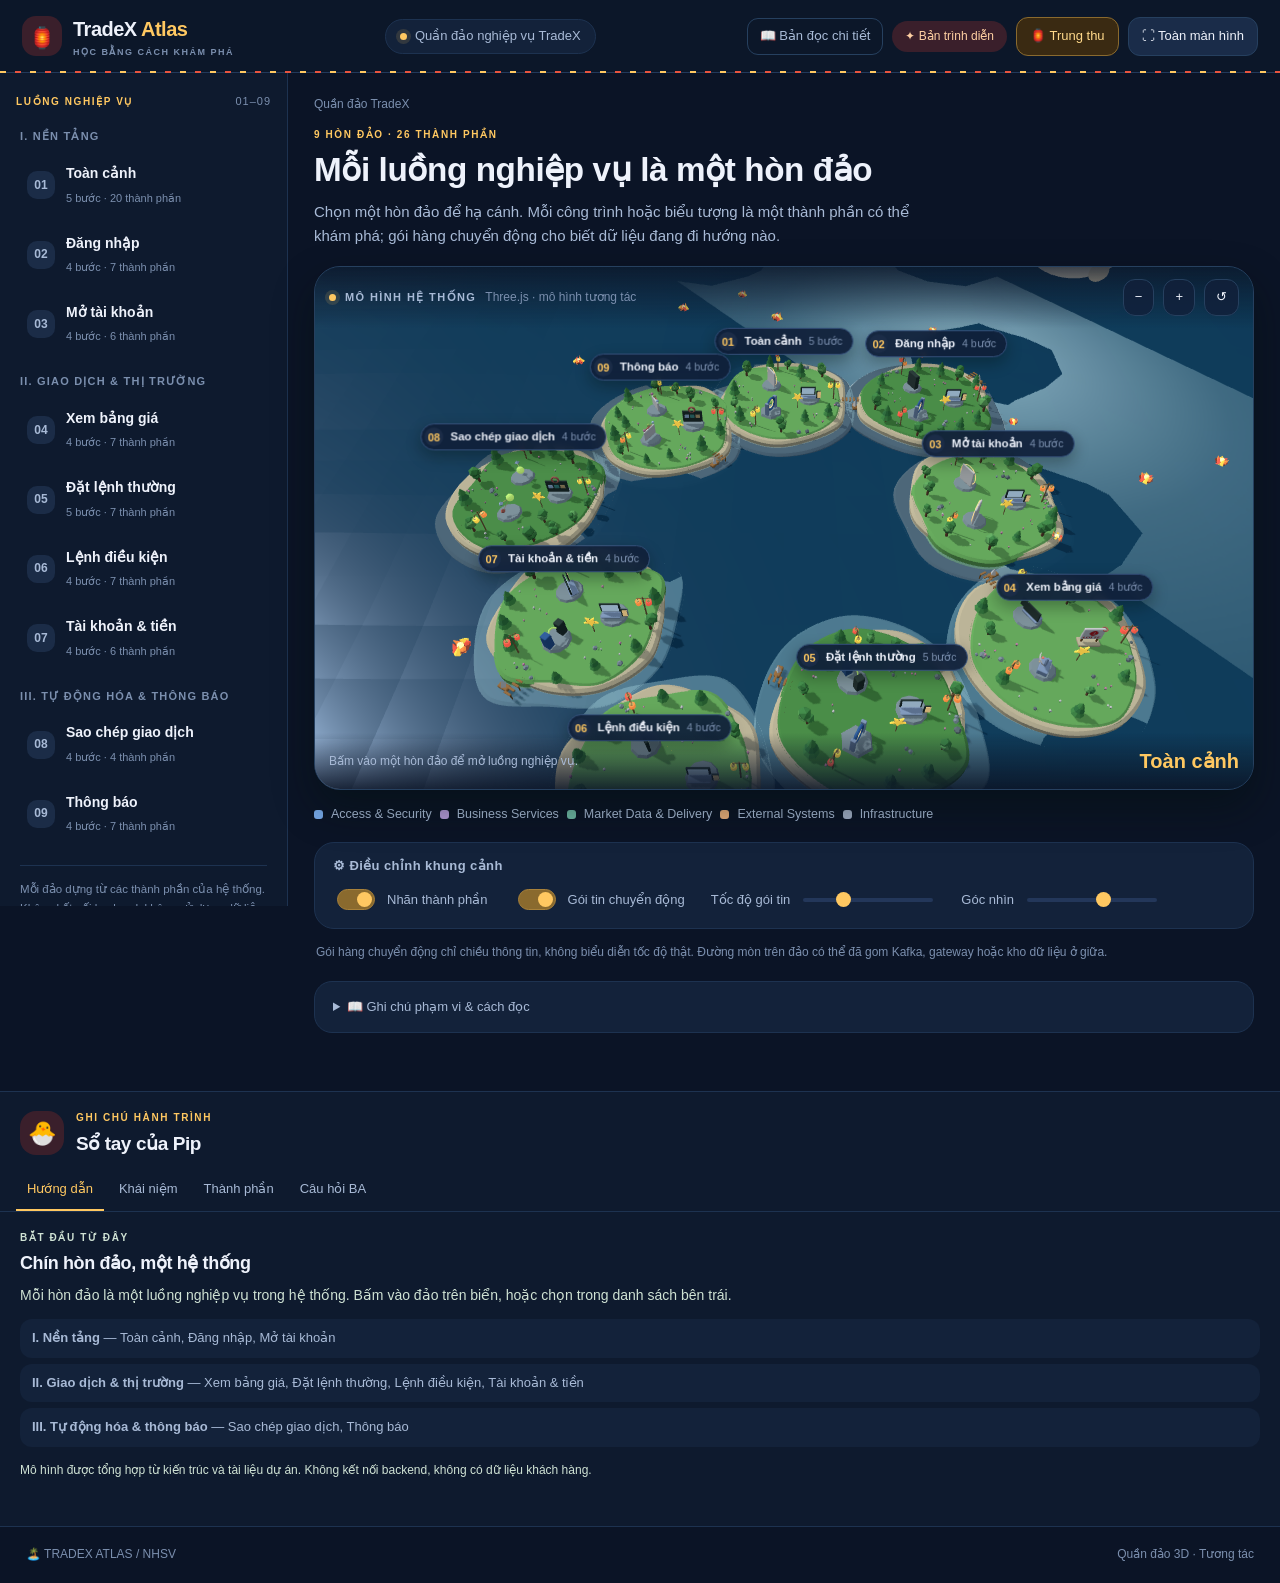
==== commit f6125ac1: "Add Mid-Autumn skin toggled from the header Lanterns on bamboo poles, star lanterns, mooncake tray a" ====
--- a/index.html
+++ b/index.html
@@ -2,9 +2,9 @@
 <html lang="vi">
 <head>
 <meta charset="utf-8"><meta name="viewport" content="width=device-width,initial-scale=1">
-<meta name="description" content="Quần đảo TradeX: mỗi luồng nghiệp vụ là một hòn đảo 3D tương tác dành cho BA.">
+<meta name="description" content="Quần đảo TradeX: mỗi luồng nghiệp vụ là một hòn đảo 3D tương tác.">
 <meta http-equiv="Content-Security-Policy" content="default-src 'self' data: blob:; script-src 'self'; style-src 'self' 'unsafe-inline'; connect-src 'none'; img-src 'self' data:; font-src 'self'; object-src 'none'; base-uri 'self'">
-<title>TradeX Atlas · Quần đảo hệ thống</title><link rel="stylesheet" href="style.css?v=20260917-7">
+<title>TradeX Atlas · Quần đảo hệ thống</title><link rel="stylesheet" href="style.css?v=20260917-8">
 </head>
 <body>
 <header>
@@ -13,6 +13,7 @@
   <div class="header-actions">
     <a class="ghost" href="lessons.html">📖 Bản đọc chi tiết</a>
     <span class="local-badge">✦ Bản trình diễn</span>
+    <button id="festival" class="festival-toggle" aria-pressed="true">🏮 Trung thu</button>
     <button id="fullscreen">⛶ Toàn màn hình</button>
   </div>
 </header>
@@ -83,7 +84,7 @@
   </aside>
 </div>
 
-<footer><span>🏝️ TRADEX ATLAS / NHSV</span><span>Quần đảo 3D · Tương tác · Dành cho BA</span></footer>
+<footer><span>🏝️ TRADEX ATLAS / NHSV</span><span>Quần đảo 3D · Tương tác</span></footer>
 <noscript><p class="no-script">Cần bật JavaScript để xem quần đảo 3D. Có hướng dẫn trong README.md đi kèm.</p></noscript>
-<script src="atlas.bundle.js?v=20260917-7"></script>
+<script src="atlas.bundle.js?v=20260917-8"></script>
 </body></html>
--- a/style.css
+++ b/style.css
@@ -332,3 +332,45 @@
  .pipeline-branches{grid-template-columns:1fr}
 }
 @media (prefers-reduced-motion:reduce){*{animation:none!important;transition:none!important}}
+
+/* ─── Skin Trung thu ────────────────────────────────────────────────────────
+   Bật bằng nút 🏮 trên header; trạng thái nhớ theo trình duyệt.
+   Chỉ đổi màu và vài chi tiết trang trí, không đụng bố cục. */
+.festival-toggle{font-size:13px}
+.festival-toggle[aria-pressed=true]{background:#3a2a12;border-color:#8a6a2e;color:#ffd98a}
+body.midautumn{
+ --bg:#0b1426;--bg-soft:#0e1a2e;--panel:#13223a;--panel-2:#1a2c49;--sea:#111d33;
+ --line:#26405f;--line-soft:#1d3250;--text:#eef2fb;--muted:#a8bad6;--dim:#7b8fae;
+ --accent:#ffc861;--accent-ink:#2a1a06;--mint:#f6c98a;--warm:#f3c46f;
+}
+body.midautumn header{background:#0c1729;border-bottom-color:#22395a}
+/* dây đèn nhỏ chạy dọc mép dưới header */
+body.midautumn header::after{content:"";position:absolute;left:0;right:0;bottom:-1px;height:2px;
+ background:repeating-linear-gradient(90deg,#ffc861 0 6px,transparent 6px 15px,#e8543f 15px 21px,transparent 21px 30px)}
+body.midautumn header{position:sticky}
+body.midautumn .brand-icon{background:#3a1f2b;font-size:0}
+body.midautumn .brand-icon::after{content:"🏮";font-size:21px}
+body.midautumn .local-badge,body.midautumn .notes-avatar{background:#3a1f2b;color:#ffd0a3}
+body.midautumn .rail-num,body.midautumn .note-step,body.midautumn .term summary code,
+body.midautumn .term p code,body.midautumn .pin i{background:#1b2c47}
+body.midautumn button:hover:not(:disabled){background:#24395c;border-color:#3a5580}
+body.midautumn .rail-item[aria-current=page],body.midautumn .term[open],
+body.midautumn .lesson-step-tabs button[aria-current=step]{border-color:#8a6a2e}
+body.midautumn .your-turn{background:#1a2742;border-color:#3a5580}
+body.midautumn .switch input,body.midautumn input[type=range]{background:#23375a;border-color:#2c4970}
+body.midautumn .switch input:checked{background:#8a6a2e;border-color:#a8813a}
+body.midautumn button.primary:hover:not(:disabled){background:#ffd98a}
+body.midautumn .live-dot{box-shadow:0 0 0 4px #ffc86122}
+body.midautumn .legend-chip.selected,body.midautumn .pin.selected{box-shadow:0 0 0 3px #ffc86133}
+body.midautumn .pin{background:#10203aef;border-color:#35507a}
+body.midautumn .pin:hover{background:#1c3054;border-color:var(--accent)}
+body.midautumn .pin.selected{background:#2a4373}
+body.midautumn .pin.link{background:#2d2411f2;color:#ffe6bd}
+body.midautumn .viewport-top{background:linear-gradient(#0b1426cc,#0b142600)}
+body.midautumn .viewport-foot{background:linear-gradient(#0b142600,#0b1426dd)}
+body.midautumn .view-controls button{background:#12203acc}
+/* sơ đồ SVG ở trang đọc chi tiết: CSS thắng thuộc tính fill viết thẳng trong thẻ */
+body.midautumn .lesson-node rect{fill:#13223a}
+body.midautumn .lesson-node.active rect{fill:#22365a}
+body.midautumn #lesson-arrow path{fill:var(--accent)}
+body.midautumn .lesson-explanation>span{color:#2f4470}
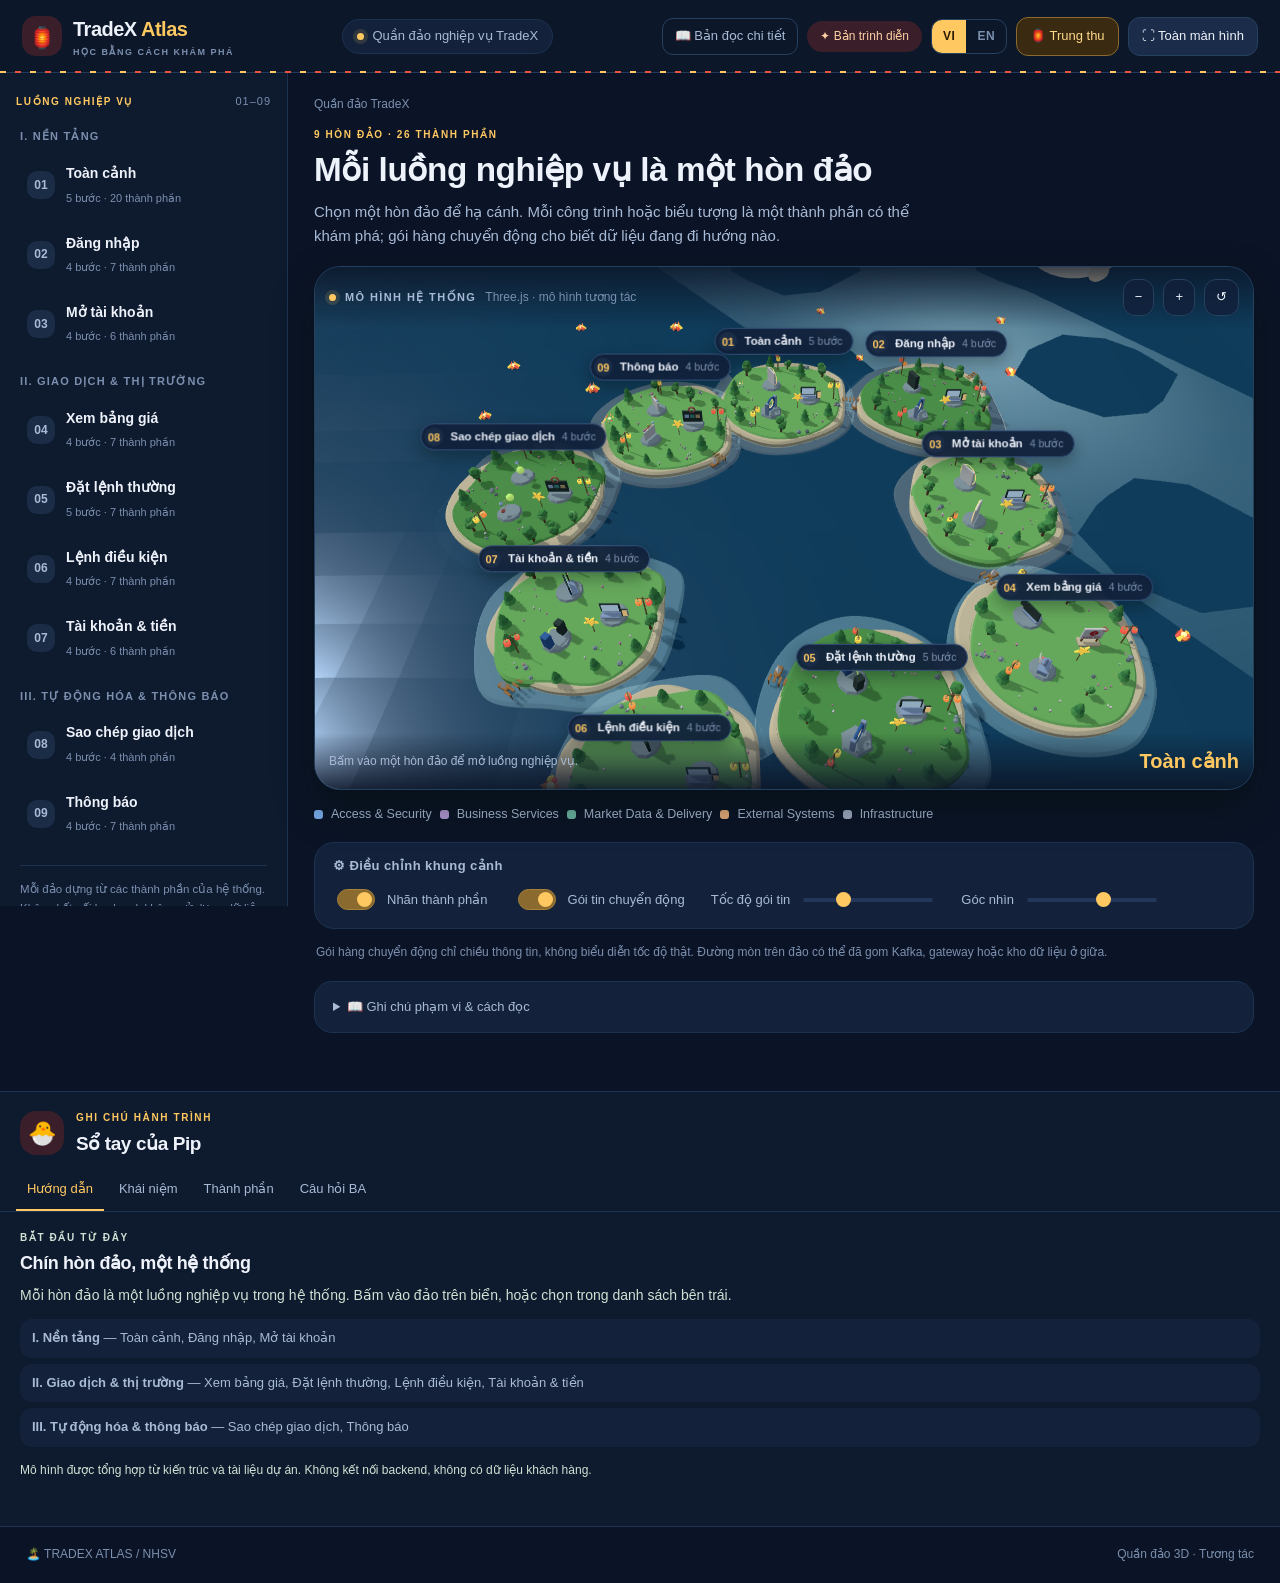
==== commit b1f5c2f4: "Add an English option alongside Vietnamese A VI / EN switch in the header stores the choice per brow" ====
--- a/index.html
+++ b/index.html
@@ -4,25 +4,26 @@
 <meta charset="utf-8"><meta name="viewport" content="width=device-width,initial-scale=1">
 <meta name="description" content="Quần đảo TradeX: mỗi luồng nghiệp vụ là một hòn đảo 3D tương tác.">
 <meta http-equiv="Content-Security-Policy" content="default-src 'self' data: blob:; script-src 'self'; style-src 'self' 'unsafe-inline'; connect-src 'none'; img-src 'self' data:; font-src 'self'; object-src 'none'; base-uri 'self'">
-<title>TradeX Atlas · Quần đảo hệ thống</title><link rel="stylesheet" href="style.css?v=20260917-8">
+<title>TradeX Atlas · Quần đảo hệ thống</title><link rel="stylesheet" href="style.css?v=20260918-1">
 </head>
 <body>
 <header>
-  <a class="brand" href="index.html"><span class="brand-icon" aria-hidden="true">🏝️</span><span>TradeX <strong>Atlas</strong><small>HỌC BẰNG CÁCH KHÁM PHÁ</small></span></a>
-  <span class="page-chip"><span class="live-dot"></span>Quần đảo nghiệp vụ TradeX</span>
+  <a class="brand" href="index.html"><span class="brand-icon" aria-hidden="true">🏝️</span><span>TradeX <strong>Atlas</strong><small data-i18n="brandTag">HỌC BẰNG CÁCH KHÁM PHÁ</small></span></a>
+  <span class="page-chip"><span class="live-dot"></span><span data-i18n="pageChip">Quần đảo nghiệp vụ TradeX</span></span>
   <div class="header-actions">
-    <a class="ghost" href="lessons.html">📖 Bản đọc chi tiết</a>
-    <span class="local-badge">✦ Bản trình diễn</span>
-    <button id="festival" class="festival-toggle" aria-pressed="true">🏮 Trung thu</button>
-    <button id="fullscreen">⛶ Toàn màn hình</button>
+    <a class="ghost" href="lessons.html" data-i18n="readerLink">📖 Bản đọc chi tiết</a>
+    <span class="local-badge" data-i18n="demoBadge">✦ Bản trình diễn</span>
+    <div class="lang-switch" id="lang-switch"><button data-lang="vi">VI</button><button data-lang="en">EN</button></div>
+    <button id="festival" class="festival-toggle" aria-pressed="true" data-i18n="festivalToggle">🏮 Trung thu</button>
+    <button id="fullscreen" data-i18n="fullscreen">⛶ Toàn màn hình</button>
   </div>
 </header>
 
 <div class="tour">
   <aside class="rail" aria-label="Danh sách luồng nghiệp vụ">
-    <div class="rail-head"><p class="eyebrow">LUỒNG NGHIỆP VỤ</p><span>01–09</span></div>
+    <div class="rail-head"><p class="eyebrow" data-i18n="railTitle">LUỒNG NGHIỆP VỤ</p><span>01–09</span></div>
     <div id="rail-list"></div>
-    <p class="rail-note">Mỗi đảo dựng từ các thành phần của hệ thống. Không kết nối backend, không sử dụng dữ liệu khách hàng.</p>
+    <p class="rail-note" data-i18n="railNote">Mỗi đảo dựng từ các thành phần của hệ thống. Không kết nối backend, không sử dụng dữ liệu khách hàng.</p>
   </aside>
 
   <main class="stage">
@@ -33,9 +34,9 @@
 
     <section class="viewport" id="viewport" aria-label="Thế giới đảo 3D">
       <div class="viewport-top">
-        <div><span class="live-dot"></span><strong>MÔ HÌNH HỆ THỐNG</strong><small id="engine-status">Đang dựng quần đảo…</small></div>
+        <div><span class="live-dot"></span><strong data-i18n="modelLabel">MÔ HÌNH HỆ THỐNG</strong><small id="engine-status">Đang dựng quần đảo…</small></div>
         <div class="view-controls">
-          <button id="back-world" hidden>↩ Về quần đảo</button>
+          <button id="back-world" hidden data-i18n="backWorld">↩ Về quần đảo</button>
           <button id="zoom-out" aria-label="Thu nhỏ">−</button>
           <button id="zoom-in" aria-label="Phóng to">+</button>
           <button id="reset" aria-label="Về góc nhìn ban đầu">↺</button>
@@ -53,23 +54,23 @@
     <div class="legend" id="legend"></div>
 
     <section class="config" aria-label="Điều chỉnh hiển thị">
-      <h2>⚙ Điều chỉnh khung cảnh</h2>
+      <h2 data-i18n="configTitle">⚙ Điều chỉnh khung cảnh</h2>
       <div class="config-grid">
-        <label class="switch"><input type="checkbox" id="toggle-labels" checked><span>Nhãn thành phần</span></label>
-        <label class="switch"><input type="checkbox" id="toggle-parcels" checked><span>Gói tin chuyển động</span></label>
-        <label class="slider">Tốc độ gói tin<input type="range" id="speed" min="0.2" max="3" step="0.1" value="1"></label>
-        <label class="slider">Góc nhìn<input type="range" id="tilt" min="12" max="72" step="1" value="48"></label>
+        <label class="switch"><input type="checkbox" id="toggle-labels" checked><span data-i18n="toggleLabels">Nhãn thành phần</span></label>
+        <label class="switch"><input type="checkbox" id="toggle-parcels" checked><span data-i18n="toggleParcels">Gói tin chuyển động</span></label>
+        <label class="slider"><span data-i18n="speedLabel">Tốc độ gói tin</span><input type="range" id="speed" min="0.2" max="3" step="0.1" value="1"></label>
+        <label class="slider"><span data-i18n="tiltLabel">Góc nhìn</span><input type="range" id="tilt" min="12" max="72" step="1" value="48"></label>
       </div>
     </section>
 
-    <p class="map-caption">Gói hàng chuyển động chỉ chiều thông tin, không biểu diễn tốc độ thật. Đường mòn trên đảo có thể đã gom Kafka, gateway hoặc kho dữ liệu ở giữa.</p>
+    <p class="map-caption" data-i18n="mapCaption">Gói hàng chuyển động chỉ chiều thông tin, không biểu diễn tốc độ thật. Đường mòn trên đảo có thể đã gom Kafka, gateway hoặc kho dữ liệu ở giữa.</p>
 
     <details class="sources">
-      <summary>📖 Ghi chú phạm vi &amp; cách đọc</summary>
+      <summary data-i18n="scopeSummary">📖 Ghi chú phạm vi &amp; cách đọc</summary>
       <div class="source-grid">
-        <div><h3>Mô hình để học nghiệp vụ</h3><p>Mỗi hòn đảo gom các thành phần tham gia một luồng. Đường mòn biểu diễn quan hệ nghiệp vụ; một số đường đã gom bước trung gian.</p><p>Trình tự các bước là cách diễn giải để học, không phải tên trạng thái chính xác trong cơ sở dữ liệu.</p></div>
-        <div><h3>Bám theo kiến trúc hệ thống</h3><p>15 service nội bộ, 2 tác nhân, 4 nhóm đối tác và 5 thành phần hỗ trợ. Kafka, Redis, MongoDB, kho quan hệ và thư viện dùng chung là thành phần hỗ trợ.</p><p>Mô hình dùng để đào tạo, không đại diện cho cấu hình production đang chạy.</p></div>
-        <div><h3>Bản mô phỏng an toàn</h3><p>Trang không gọi API nghiệp vụ thật và không sử dụng dữ liệu khách hàng.</p><p>Thiết bị không hỗ trợ WebGL sẽ thấy danh sách 2D với cùng nội dung.</p></div>
+        <div><h3 data-i18n="scope1Title">Mô hình để học nghiệp vụ</h3><p data-i18n="scope1a">Mỗi hòn đảo gom các thành phần tham gia một luồng. Đường mòn biểu diễn quan hệ nghiệp vụ; một số đường đã gom bước trung gian.</p><p data-i18n="scope1b">Trình tự các bước là cách diễn giải để học, không phải tên trạng thái chính xác trong cơ sở dữ liệu.</p></div>
+        <div><h3 data-i18n="scope2Title">Bám theo kiến trúc hệ thống</h3><p data-i18n="scope2a">15 service nội bộ, 2 tác nhân, 4 nhóm đối tác và 5 thành phần hỗ trợ. Kafka, Redis, MongoDB, kho quan hệ và thư viện dùng chung là thành phần hỗ trợ.</p><p data-i18n="scope2b">Mô hình dùng để đào tạo, không đại diện cho cấu hình production đang chạy.</p></div>
+        <div><h3 data-i18n="scope3Title">Bản mô phỏng an toàn</h3><p data-i18n="scope3a">Trang không gọi API nghiệp vụ thật và không sử dụng dữ liệu khách hàng.</p><p data-i18n="scope3b">Thiết bị không hỗ trợ WebGL sẽ thấy danh sách 2D với cùng nội dung.</p></div>
       </div>
     </details>
   </main>
@@ -77,14 +78,14 @@
   <aside class="notes" aria-label="Ghi chú hành trình">
     <div class="notes-head">
       <span class="notes-avatar" aria-hidden="true">🐣</span>
-      <div><p class="eyebrow">GHI CHÚ HÀNH TRÌNH</p><h2>Sổ tay của Pip</h2></div>
+      <div><p class="eyebrow" data-i18n="notesEyebrow">GHI CHÚ HÀNH TRÌNH</p><h2 data-i18n="notesTitle">Sổ tay của Pip</h2></div>
     </div>
     <div class="note-tabs" id="note-tabs" role="tablist" aria-label="Nội dung ghi chú"></div>
     <div class="note-body" id="note-body" role="tabpanel" tabindex="0" aria-live="polite"></div>
   </aside>
 </div>
 
-<footer><span>🏝️ TRADEX ATLAS / NHSV</span><span>Quần đảo 3D · Tương tác</span></footer>
-<noscript><p class="no-script">Cần bật JavaScript để xem quần đảo 3D. Có hướng dẫn trong README.md đi kèm.</p></noscript>
-<script src="atlas.bundle.js?v=20260917-8"></script>
+<footer><span>🏝️ TRADEX ATLAS / NHSV</span><span data-i18n="footerRight">Quần đảo 3D · Tương tác</span></footer>
+<noscript><p class="no-script" data-i18n="noscript">Cần bật JavaScript để xem quần đảo 3D. Có hướng dẫn trong README.md đi kèm.</p></noscript>
+<script src="atlas.bundle.js?v=20260918-1"></script>
 </body></html>
--- a/style.css
+++ b/style.css
@@ -374,3 +374,8 @@
 body.midautumn .lesson-node.active rect{fill:#22365a}
 body.midautumn #lesson-arrow path{fill:var(--accent)}
 body.midautumn .lesson-explanation>span{color:#2f4470}
+/* Công tắc ngôn ngữ VI / EN */
+.lang-switch{display:flex;border:1px solid var(--line);border-radius:11px;overflow:hidden}
+.lang-switch button{border:0;border-radius:0;background:none;font-size:12px;font-weight:700;letter-spacing:.5px;padding:7px 11px;color:var(--dim)}
+.lang-switch button:hover:not([aria-pressed=true]){background:var(--panel);color:var(--text)}
+.lang-switch button[aria-pressed=true]{background:var(--accent);color:var(--accent-ink)}
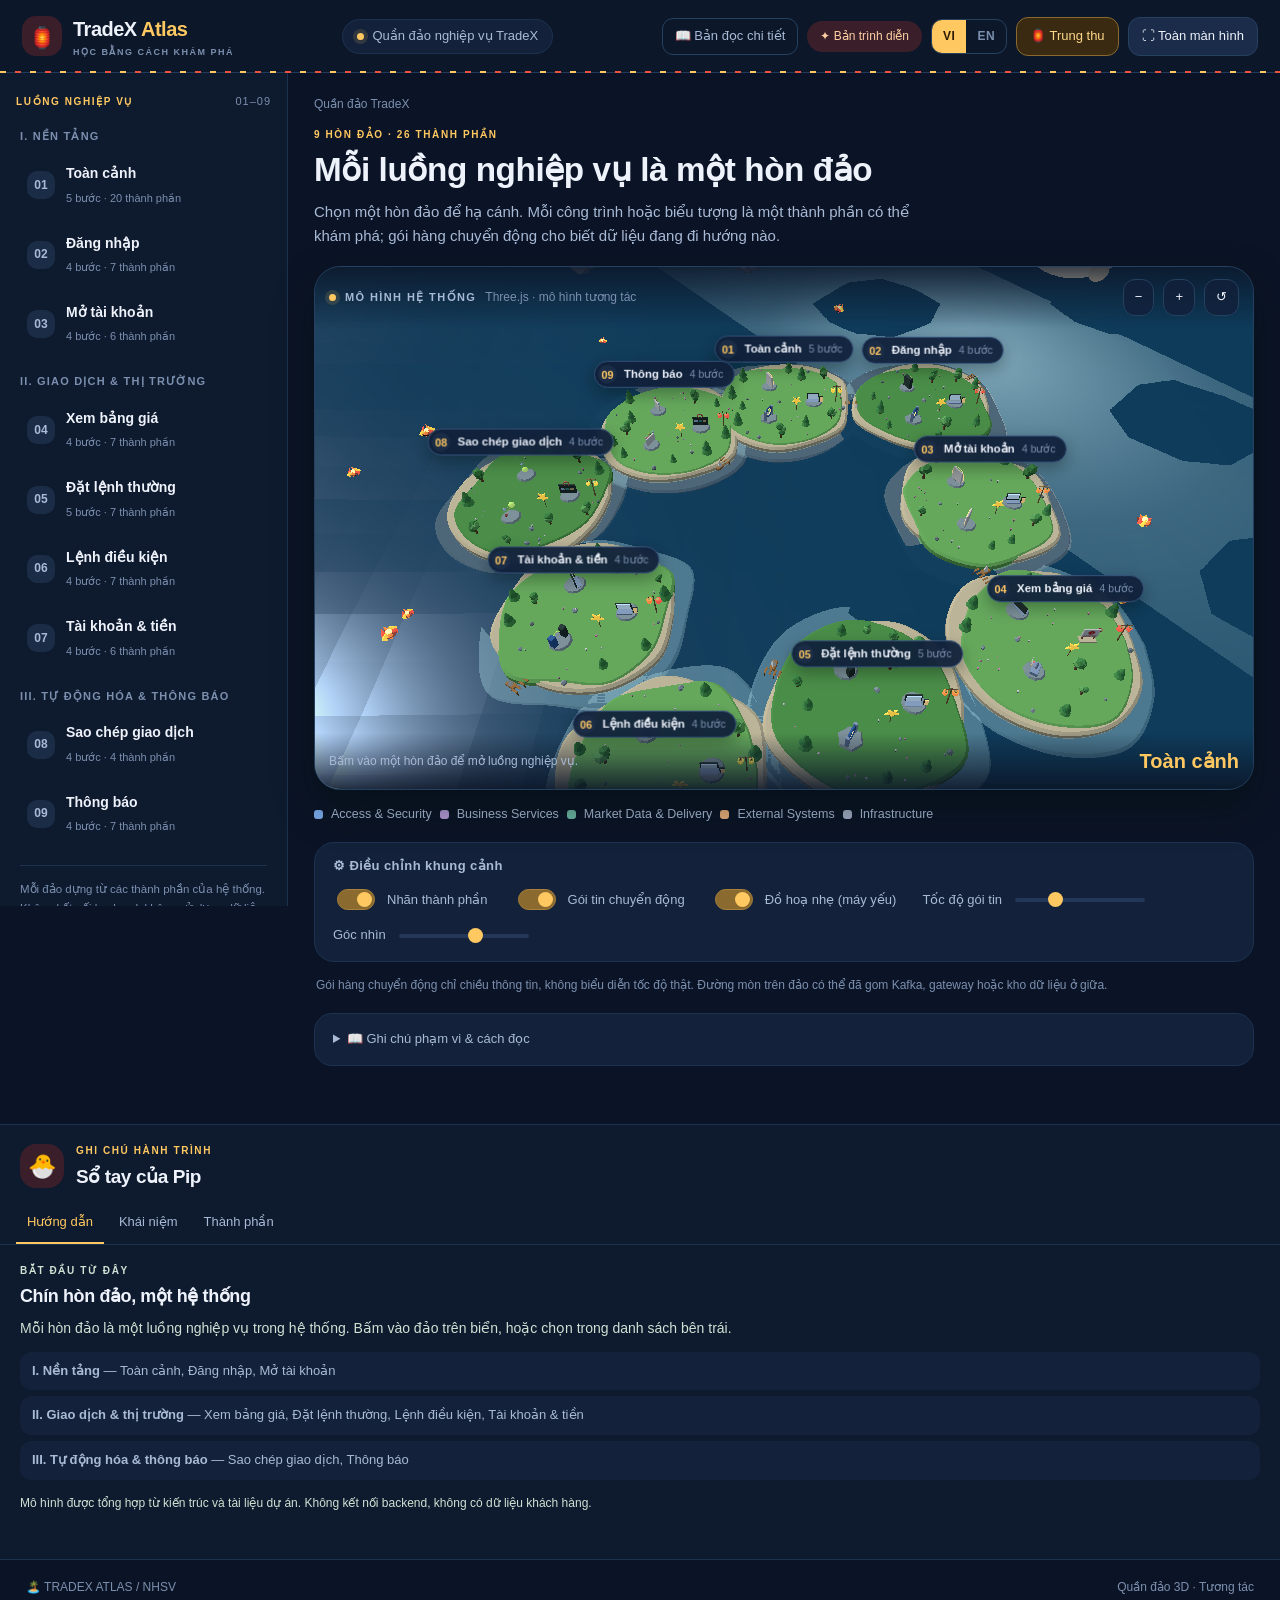
==== commit 5fe3c08c: "Batch the scenery and add a light graphics mode Trees, rocks, flowers and the floating lanterns are " ====
--- a/index.html
+++ b/index.html
@@ -4,7 +4,7 @@
 <meta charset="utf-8"><meta name="viewport" content="width=device-width,initial-scale=1">
 <meta name="description" content="Quần đảo TradeX: mỗi luồng nghiệp vụ là một hòn đảo 3D tương tác.">
 <meta http-equiv="Content-Security-Policy" content="default-src 'self' data: blob:; script-src 'self'; style-src 'self' 'unsafe-inline'; connect-src 'none'; img-src 'self' data:; font-src 'self'; object-src 'none'; base-uri 'self'">
-<title>TradeX Atlas · Quần đảo hệ thống</title><link rel="stylesheet" href="style.css?v=20260918-1">
+<title>TradeX Atlas · Quần đảo hệ thống</title><link rel="stylesheet" href="style.css?v=20260918-2">
 </head>
 <body>
 <header>
@@ -45,7 +45,7 @@
       <div id="three-host"></div>
       <div id="flat-map" class="flat-map"></div>
       <div class="viewport-foot">
-        <button id="play" class="primary" hidden>▶ Chạy hành trình</button>
+        <button id="play" class="primary" data-i18n="play" hidden>▶ Chạy hành trình</button>
         <small id="stage-hint"></small>
         <b id="stage-meta"></b>
       </div>
@@ -58,6 +58,7 @@
       <div class="config-grid">
         <label class="switch"><input type="checkbox" id="toggle-labels" checked><span data-i18n="toggleLabels">Nhãn thành phần</span></label>
         <label class="switch"><input type="checkbox" id="toggle-parcels" checked><span data-i18n="toggleParcels">Gói tin chuyển động</span></label>
+        <label class="switch"><input type="checkbox" id="toggle-light"><span data-i18n="toggleLight">Đồ hoạ nhẹ (máy yếu)</span></label>
         <label class="slider"><span data-i18n="speedLabel">Tốc độ gói tin</span><input type="range" id="speed" min="0.2" max="3" step="0.1" value="1"></label>
         <label class="slider"><span data-i18n="tiltLabel">Góc nhìn</span><input type="range" id="tilt" min="12" max="72" step="1" value="48"></label>
       </div>
@@ -87,5 +88,5 @@
 
 <footer><span>🏝️ TRADEX ATLAS / NHSV</span><span data-i18n="footerRight">Quần đảo 3D · Tương tác</span></footer>
 <noscript><p class="no-script" data-i18n="noscript">Cần bật JavaScript để xem quần đảo 3D. Có hướng dẫn trong README.md đi kèm.</p></noscript>
-<script src="atlas.bundle.js?v=20260918-1"></script>
+<script src="atlas.bundle.js?v=20260918-2"></script>
 </body></html>
--- a/style.css
+++ b/style.css
@@ -178,12 +178,6 @@
 .term[open] summary span{color:var(--text)}
 .term p{font-size:13px;margin:10px 0 8px}
 .term p code{background:#16332a;border-radius:5px;padding:1px 5px;color:var(--mint)}
-.check-list{list-style:none;padding:0;counter-reset:check}
-.check-list li{counter-increment:check}
-.check-list button{display:block;width:100%;text-align:left;padding:10px 13px;border-radius:13px;background:var(--panel);margin-bottom:7px}
-.check-list b{display:block;font-size:13px}
-.check-list b::before{content:counter(check) ". ";color:var(--accent)}
-.check-list small{color:var(--dim)}
 .partner-logo-card{display:grid;place-items:center;min-height:90px;margin:4px 0 14px;padding:14px;border:1px solid var(--line);border-radius:16px;background:#f7faf8}
 .partner-logo-card img{display:block;max-width:100%;max-height:112px;object-fit:contain}
 
@@ -237,9 +231,6 @@
 .lesson-step-tabs button[aria-current=step]{background:var(--panel-2);border-color:#2d6a44}
 .lesson-explanation{display:flex;gap:16px;border:1px solid var(--line-soft);border-radius:20px;background:var(--panel);padding:18px;margin-bottom:20px}
 .lesson-explanation>span{font-size:30px;font-weight:700;color:#23503b;line-height:1}
-.ba-note{border-left:2px solid var(--warm);padding-left:13px;margin-top:12px}
-.ba-note span{font-size:10px;letter-spacing:1.4px;color:var(--warm);font-weight:700}
-.ba-note p{margin:4px 0 0;color:var(--muted)}
 .lesson-component,.lesson-keypoints{border:1px solid var(--line-soft);border-radius:20px;background:var(--panel);padding:18px;margin-bottom:20px}
 .lesson-component ul{color:var(--muted);font-size:13.5px}
 .lesson-link{display:inline-block;font-weight:600}
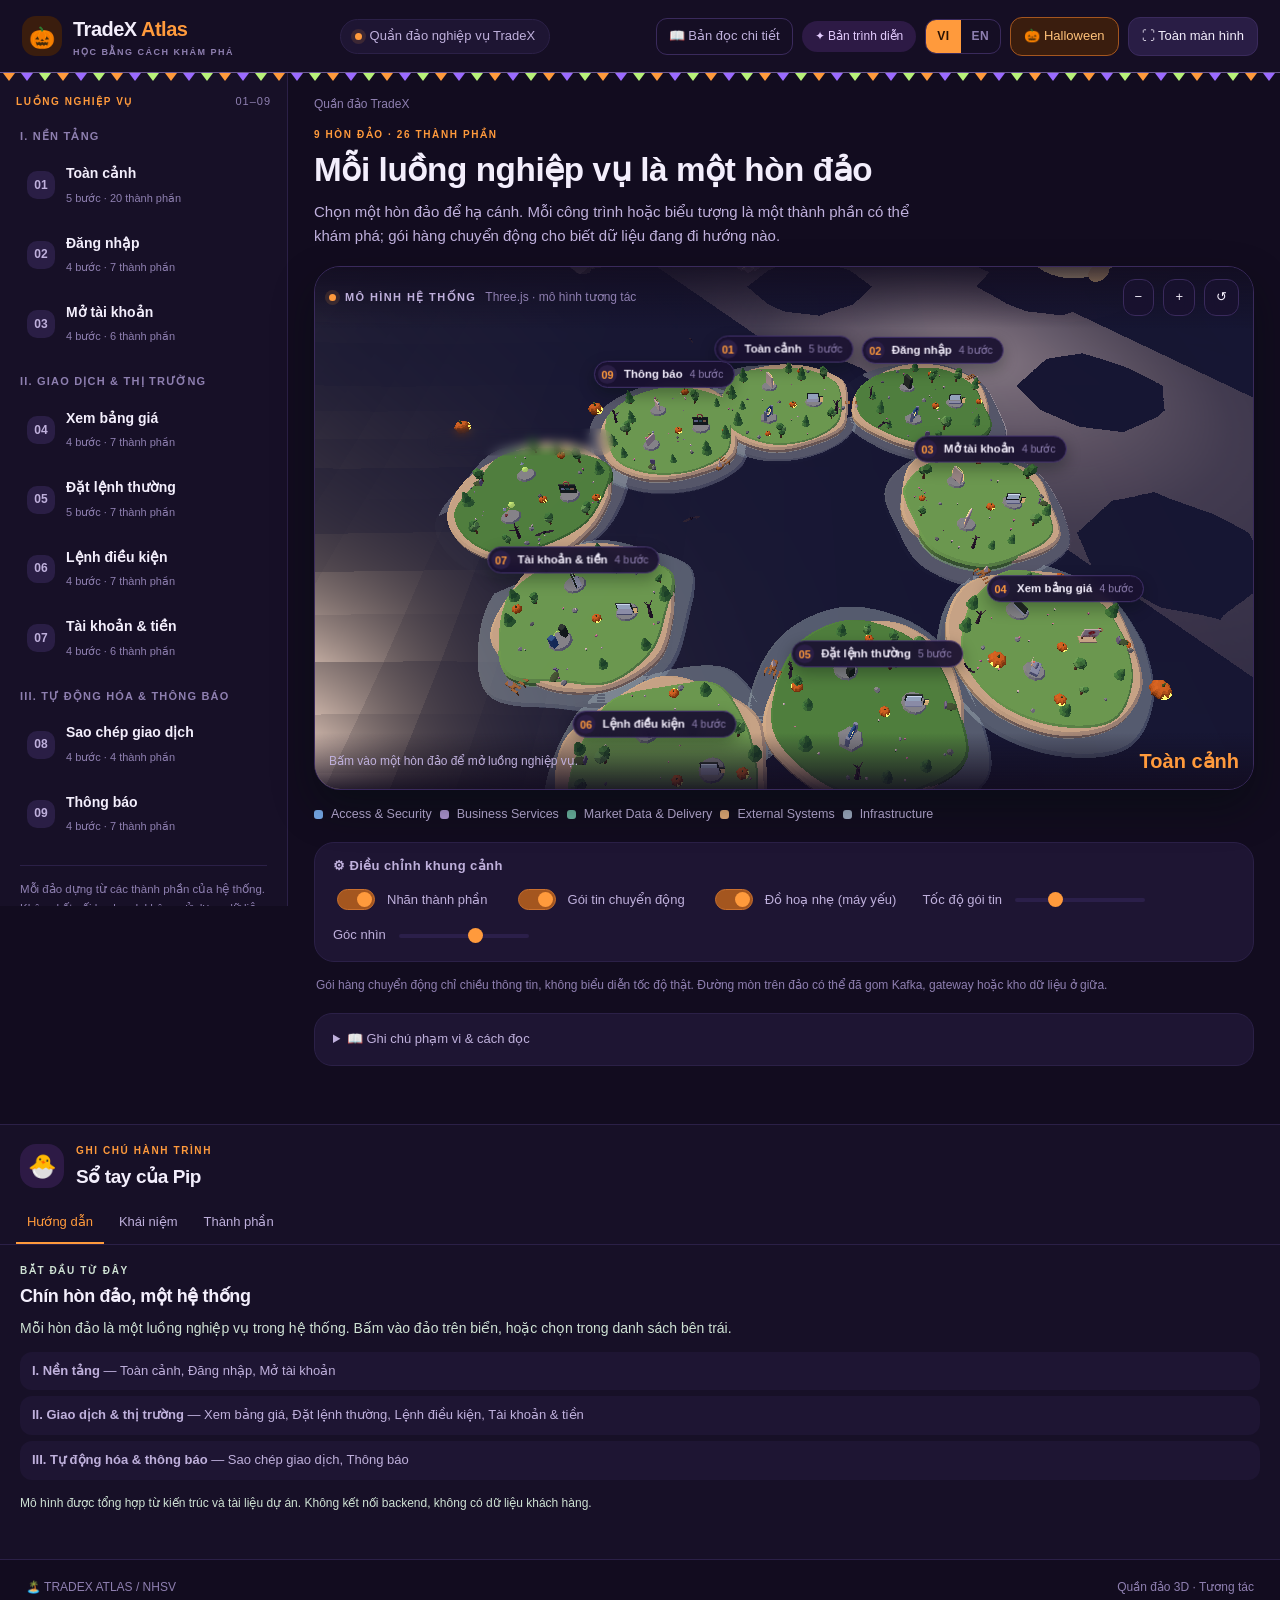
==== commit 4e9e864d: "Swap the Mid-Autumn skin for Halloween The festive toggle now dresses the archipelago for Halloween:" ====
--- a/index.html
+++ b/index.html
@@ -4,7 +4,7 @@
 <meta charset="utf-8"><meta name="viewport" content="width=device-width,initial-scale=1">
 <meta name="description" content="Quần đảo TradeX: mỗi luồng nghiệp vụ là một hòn đảo 3D tương tác.">
 <meta http-equiv="Content-Security-Policy" content="default-src 'self' data: blob:; script-src 'self'; style-src 'self' 'unsafe-inline'; connect-src 'none'; img-src 'self' data:; font-src 'self'; object-src 'none'; base-uri 'self'">
-<title>TradeX Atlas · Quần đảo hệ thống</title><link rel="stylesheet" href="style.css?v=20260918-2">
+<title>TradeX Atlas · Quần đảo hệ thống</title><link rel="stylesheet" href="style.css?v=20260926-1">
 </head>
 <body>
 <header>
@@ -14,7 +14,7 @@
     <a class="ghost" href="lessons.html" data-i18n="readerLink">📖 Bản đọc chi tiết</a>
     <span class="local-badge" data-i18n="demoBadge">✦ Bản trình diễn</span>
     <div class="lang-switch" id="lang-switch"><button data-lang="vi">VI</button><button data-lang="en">EN</button></div>
-    <button id="festival" class="festival-toggle" aria-pressed="true" data-i18n="festivalToggle">🏮 Trung thu</button>
+    <button id="festival" class="festival-toggle" aria-pressed="true" data-i18n="festivalToggle">🎃 Halloween</button>
     <button id="fullscreen" data-i18n="fullscreen">⛶ Toàn màn hình</button>
   </div>
 </header>
@@ -88,5 +88,5 @@
 
 <footer><span>🏝️ TRADEX ATLAS / NHSV</span><span data-i18n="footerRight">Quần đảo 3D · Tương tác</span></footer>
 <noscript><p class="no-script" data-i18n="noscript">Cần bật JavaScript để xem quần đảo 3D. Có hướng dẫn trong README.md đi kèm.</p></noscript>
-<script src="atlas.bundle.js?v=20260918-2"></script>
+<script src="atlas.bundle.js?v=20260926-1"></script>
 </body></html>
--- a/style.css
+++ b/style.css
@@ -324,47 +324,46 @@
 }
 @media (prefers-reduced-motion:reduce){*{animation:none!important;transition:none!important}}
 
-/* ─── Skin Trung thu ────────────────────────────────────────────────────────
-   Bật bằng nút 🏮 trên header; trạng thái nhớ theo trình duyệt.
+/* ─── Skin Halloween ────────────────────────────────────────────────────────
+   Bật bằng nút 🎃 trên header; trạng thái nhớ theo trình duyệt.
    Chỉ đổi màu và vài chi tiết trang trí, không đụng bố cục. */
 .festival-toggle{font-size:13px}
-.festival-toggle[aria-pressed=true]{background:#3a2a12;border-color:#8a6a2e;color:#ffd98a}
-body.midautumn{
- --bg:#0b1426;--bg-soft:#0e1a2e;--panel:#13223a;--panel-2:#1a2c49;--sea:#111d33;
- --line:#26405f;--line-soft:#1d3250;--text:#eef2fb;--muted:#a8bad6;--dim:#7b8fae;
- --accent:#ffc861;--accent-ink:#2a1a06;--mint:#f6c98a;--warm:#f3c46f;
-}
-body.midautumn header{background:#0c1729;border-bottom-color:#22395a}
-/* dây đèn nhỏ chạy dọc mép dưới header */
-body.midautumn header::after{content:"";position:absolute;left:0;right:0;bottom:-1px;height:2px;
- background:repeating-linear-gradient(90deg,#ffc861 0 6px,transparent 6px 15px,#e8543f 15px 21px,transparent 21px 30px)}
-body.midautumn header{position:sticky}
-body.midautumn .brand-icon{background:#3a1f2b;font-size:0}
-body.midautumn .brand-icon::after{content:"🏮";font-size:21px}
-body.midautumn .local-badge,body.midautumn .notes-avatar{background:#3a1f2b;color:#ffd0a3}
-body.midautumn .rail-num,body.midautumn .note-step,body.midautumn .term summary code,
-body.midautumn .term p code,body.midautumn .pin i{background:#1b2c47}
-body.midautumn button:hover:not(:disabled){background:#24395c;border-color:#3a5580}
-body.midautumn .rail-item[aria-current=page],body.midautumn .term[open],
-body.midautumn .lesson-step-tabs button[aria-current=step]{border-color:#8a6a2e}
-body.midautumn .your-turn{background:#1a2742;border-color:#3a5580}
-body.midautumn .switch input,body.midautumn input[type=range]{background:#23375a;border-color:#2c4970}
-body.midautumn .switch input:checked{background:#8a6a2e;border-color:#a8813a}
-body.midautumn button.primary:hover:not(:disabled){background:#ffd98a}
-body.midautumn .live-dot{box-shadow:0 0 0 4px #ffc86122}
-body.midautumn .legend-chip.selected,body.midautumn .pin.selected{box-shadow:0 0 0 3px #ffc86133}
-body.midautumn .pin{background:#10203aef;border-color:#35507a}
-body.midautumn .pin:hover{background:#1c3054;border-color:var(--accent)}
-body.midautumn .pin.selected{background:#2a4373}
-body.midautumn .pin.link{background:#2d2411f2;color:#ffe6bd}
-body.midautumn .viewport-top{background:linear-gradient(#0b1426cc,#0b142600)}
-body.midautumn .viewport-foot{background:linear-gradient(#0b142600,#0b1426dd)}
-body.midautumn .view-controls button{background:#12203acc}
+.festival-toggle[aria-pressed=true]{background:#3a1d0e;border-color:#a4561f;color:#ffc27a}
+body.halloween{
+ --bg:#120c1f;--bg-soft:#171027;--panel:#1e1533;--panel-2:#291d45;--sea:#170f2a;
+ --line:#3a2a5c;--line-soft:#2b2047;--text:#f3eefc;--muted:#bfb0dc;--dim:#8e7fb0;
+ --accent:#ff9a3c;--accent-ink:#2a1204;--mint:#b8f27a;--warm:#ffb45c;
+}
+body.halloween header{background:#150e24;border-bottom-color:#33255a;position:sticky}
+/* dây cờ đuôi nheo cam – tím – xanh ma treo dọc mép dưới header */
+body.halloween header::after{content:"";position:absolute;left:0;right:0;bottom:-9px;height:9px;pointer-events:none;
+ background:url("data:image/svg+xml,%3Csvg xmlns='http://www.w3.org/2000/svg' width='54' height='9'%3E%3Cpath d='M0 .5h54' stroke='%236b5a8f'/%3E%3Cpath d='M3 1h12l-6 8z' fill='%23ff9a3c'/%3E%3Cpath d='M21 1h12l-6 8z' fill='%239b6bff'/%3E%3Cpath d='M39 1h12l-6 8z' fill='%23b8f27a'/%3E%3C/svg%3E") repeat-x}
+body.halloween .brand-icon{background:#3a1d0e;font-size:0}
+body.halloween .brand-icon::after{content:"🎃";font-size:21px}
+body.halloween .local-badge,body.halloween .notes-avatar{background:#2d1a45;color:#e4ccff}
+body.halloween .rail-num,body.halloween .note-step,body.halloween .term summary code,
+body.halloween .term p code,body.halloween .pin i{background:#2a1e45}
+body.halloween button:hover:not(:disabled){background:#2e2150;border-color:#4d3a7c}
+body.halloween .rail-item[aria-current=page],body.halloween .term[open],
+body.halloween .lesson-step-tabs button[aria-current=step]{border-color:#a4561f}
+body.halloween .your-turn{background:#231840;border-color:#4d3a7c}
+body.halloween .switch input,body.halloween input[type=range]{background:#2b1f4a;border-color:#3d2d66}
+body.halloween .switch input:checked{background:#a4561f;border-color:#c9702e}
+body.halloween button.primary:hover:not(:disabled){background:#ffb86a}
+body.halloween .live-dot{box-shadow:0 0 0 4px #ff9a3c22}
+body.halloween .legend-chip.selected,body.halloween .pin.selected{box-shadow:0 0 0 3px #ff9a3c33}
+body.halloween .pin{background:#1a1230ef;border-color:#44336e}
+body.halloween .pin:hover{background:#291d48;border-color:var(--accent)}
+body.halloween .pin.selected{background:#3a2766}
+body.halloween .pin.link{background:#2e1a0cf2;color:#ffd9b0}
+body.halloween .viewport-top{background:linear-gradient(#120c1fcc,#120c1f00)}
+body.halloween .viewport-foot{background:linear-gradient(#120c1f00,#120c1fdd)}
+body.halloween .view-controls button{background:#1a1230cc}
 /* sơ đồ SVG ở trang đọc chi tiết: CSS thắng thuộc tính fill viết thẳng trong thẻ */
-body.midautumn .lesson-node rect{fill:#13223a}
-body.midautumn .lesson-node.active rect{fill:#22365a}
-body.midautumn #lesson-arrow path{fill:var(--accent)}
-body.midautumn .lesson-explanation>span{color:#2f4470}
+body.halloween .lesson-node rect{fill:#1e1533}
+body.halloween .lesson-node.active rect{fill:#2e2152}
+body.halloween #lesson-arrow path{fill:var(--accent)}
+body.halloween .lesson-explanation>span{color:#4a3a78}
 /* Công tắc ngôn ngữ VI / EN */
 .lang-switch{display:flex;border:1px solid var(--line);border-radius:11px;overflow:hidden}
 .lang-switch button{border:0;border-radius:0;background:none;font-size:12px;font-weight:700;letter-spacing:.5px;padding:7px 11px;color:var(--dim)}
